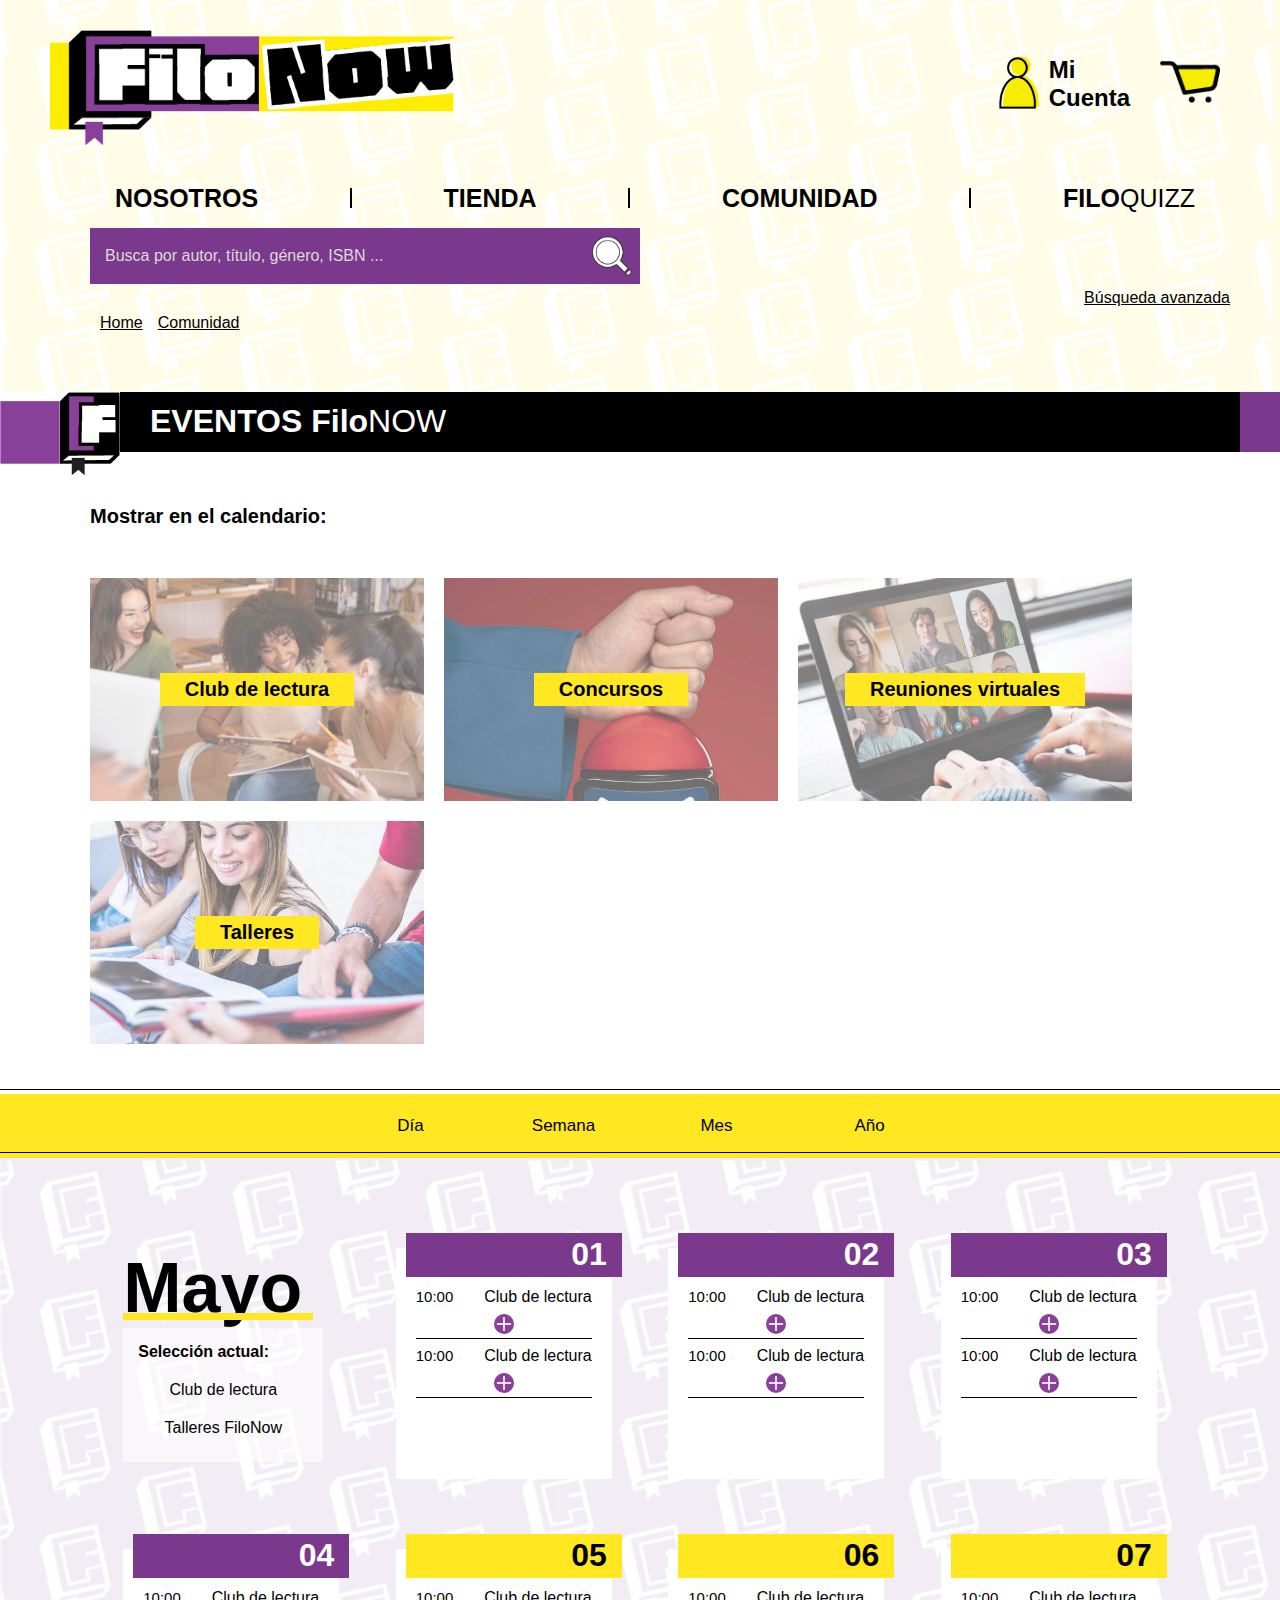
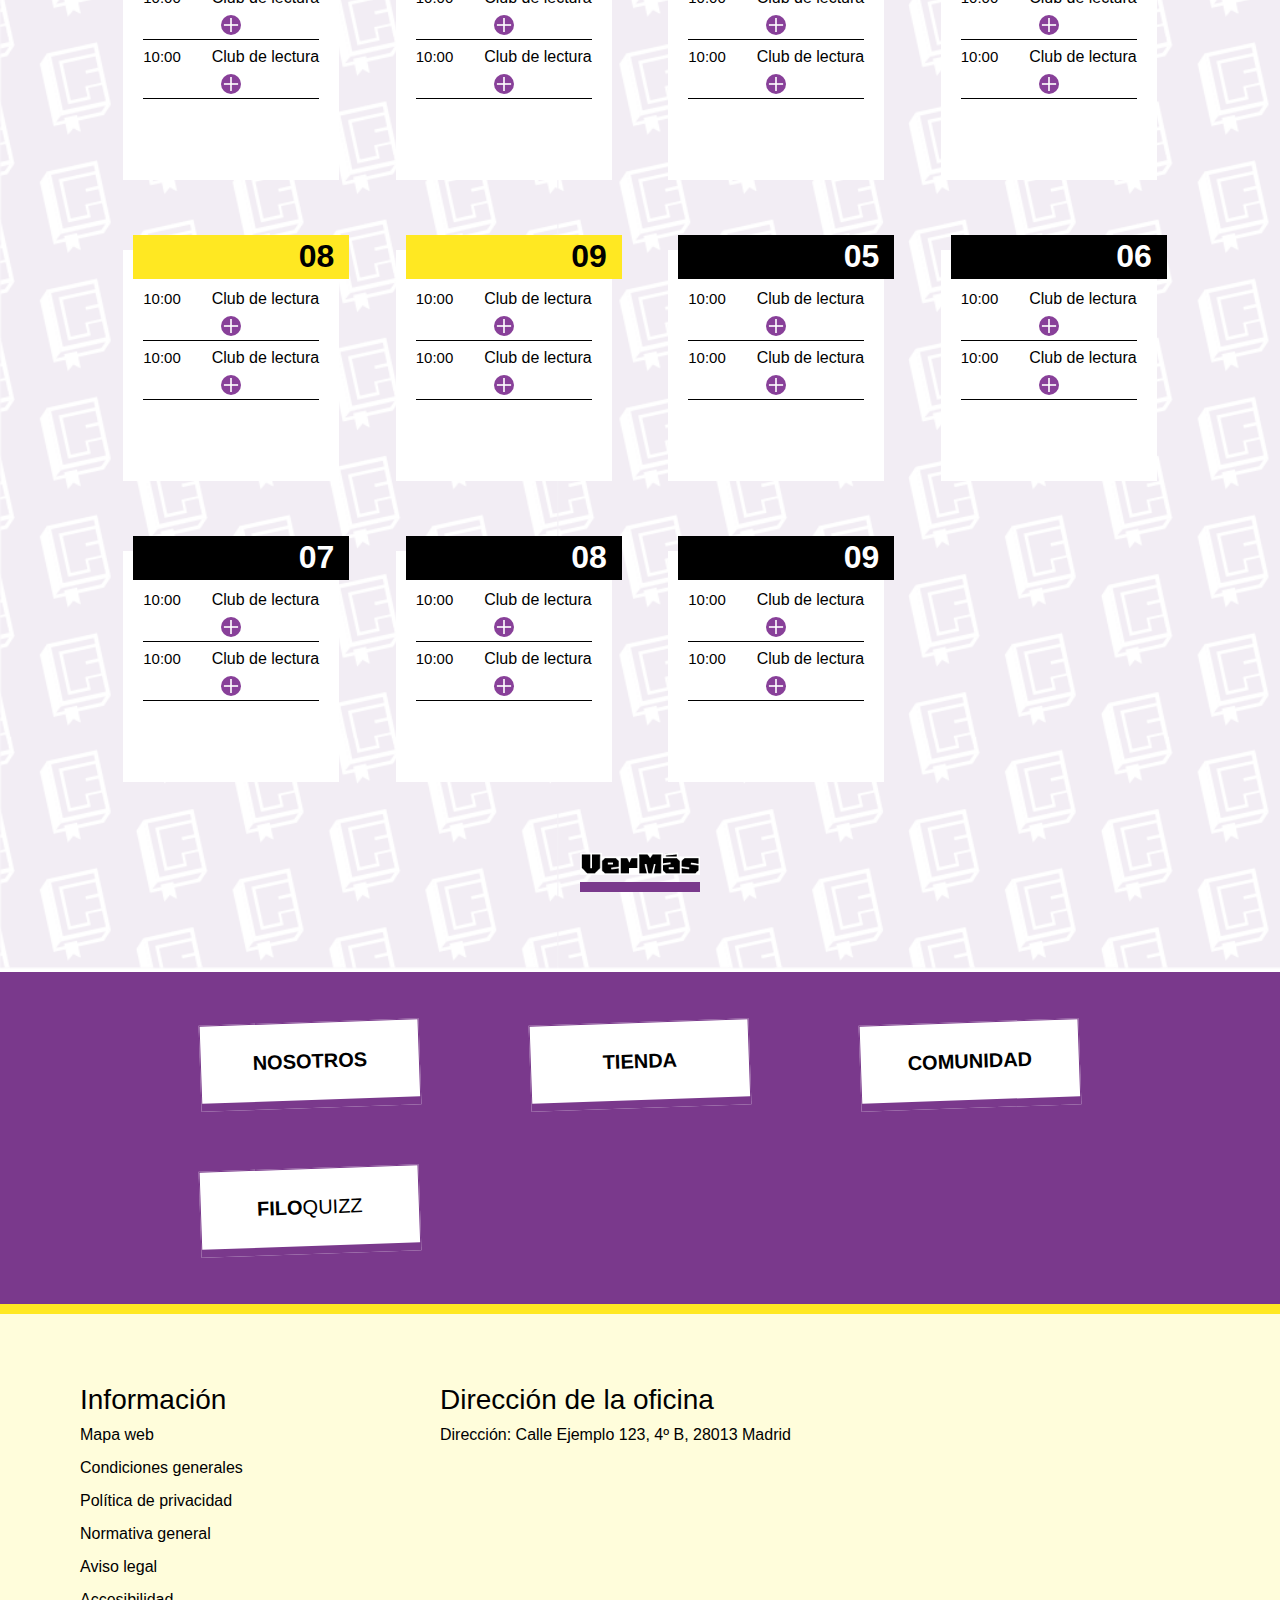
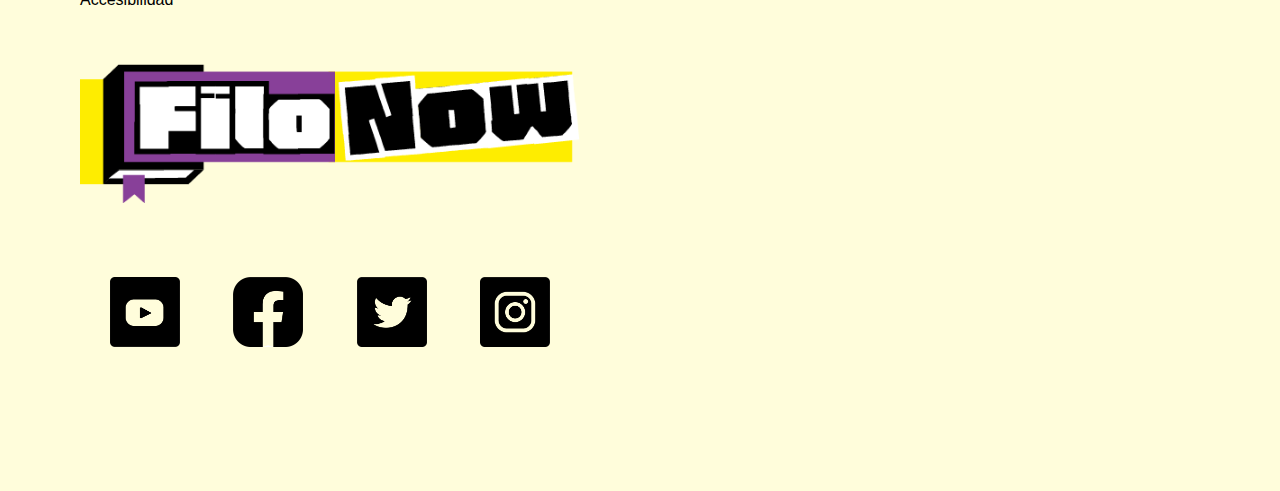
==== comunidad.html @ 92c56a03 "version antes de la entrega" ====
<!DOCTYPE html>
<html lang="en">
<head>
    <meta charset="UTF-8">
    <meta name="viewport" content="width=device-width, initial-scale=1.0">
    <title>Comunidad - FiloNow</title>
    <link rel="stylesheet" href="style.css">
    <link rel="stylesheet" href="componentes.css">
    <link rel="stylesheet" href="comunidad.css">
</head>
<body>
    <header>
        <div class="navBar">
            <div class="sup-menu">
              <a class="abrir-menu" id="abrir">&#8801</a>
                <a href="index.html"><img src="./logo/LOGOTIPO_VR1.png" alt="FiloNow"  class="logo"></a> 
                <div class="call-action">
                    <div class="mi-cuenta-boton boton-cta">
                      <a href="#"><img src="./botones/mi-cuenta-active.png" alt="Botón Cuenta" class="icono-cuenta">
                          <a href="#">
                              <h2 class="mi-cuenta">Mi <br>Cuenta</h2>
                          </a></a>                        
                    </div>
                    <div class="carrito boton-cta">
                        <a href="#"><img src="./botones/carrito-active.png" alt="Botón carrito" class="icono-carrito"></a>
                    </div>
                </div>
            </div>
          <div class="buscador" id="buscador-resp">
                <form role="search" onsubmit="return false;">
                    <input type="search" id="search-input" name="q" placeholder="Busca por autor, título, género, ISBN ..." aria-label="Buscador">
                    <button type="submit" class="boton-buscador">
                        <img src="./botones/buscador.png" alt="botón buscador" width="28px">
                    </button>
                </form>
            </div> 
            <nav class="menu" id="menu">
              <a class="cerrar-menu" id="cerrar">&#215</a>
                <a href="nosotros.html">NOSOTROS</a>
                <div class="linea-vertical"></div>
                <a href="./tienda.html">TIENDA</a>
                <div class="linea-vertical"></div>
                <a href="comunidad.html">COMUNIDAD</a>
                <div class="linea-vertical"></div>
                <a href="#">FILO<span class="menu-light-font">QUIZZ</span></a>
                <div class="buscador">
                    <form role="search" onsubmit="return false;">
                        <input type="search" id="search-input" name="q" placeholder="Busca por autor, título, género, ISBN ..." aria-label="Buscador">
                        <button type="submit" class="boton-buscador">
                            <img src="./botones/buscador.png" alt="botón buscador" width="40px">
                        </button>
                    </form>
                </div>
          </nav>
            <div class="b-avanzada">
                <a href="#">Búsqueda avanzada</a>
            </div>

            <div class="breadcrumbs">
                <ul>
                    <a href="index.html"><li>Home</li></a>
                    <a href="comunidad.html"><li>Comunidad</li></a>
                </ul>
            </div>
        </div>       
    </header>

    <section class="comunidad-eventos-fn">
        <div class="titulo-intro-filo-home">
            <img src="./logo/LOGOTIPO_VR5.png" alt="logo FiloNow" class="imagen-titulo-descubre">
            <div class="titulo-text">
                <h1>EVENTOS Filo<span>NOW</span></h1>
            </div>
        </div>

        <div class="centrar-contenido-eventos-sup">
            <div class="contenido-parte-sup-comunidad">
                <div class="h2-espacio-comunidad">
                    <h2>Mostrar en el calendario:</h2>
                </div>
                <div class="seccion-mostrar-calendario">
                    <div class="boton-calendario-flex">
                        <div class="botones-mostrar-calendario">
                            <a href="#" class="boton-calendario">
                                <img src="./imagenes/eventos/club_lectur.jpg" alt="">
                                <div class="h2-boton-calendario">
                                    <h2>Club de lectura</h2>
                                </div>
                            </a>
                        </div>
                    </div>
                    <div class="boton-calendario-flex">
                        <div class="botones-mostrar-calendario">
                            <a href="#" class="boton-calendario">
                                <img src="./imagenes/eventos/concursos.jpg" alt="">
                                <div class="h2-boton-calendario">
                                    <h2>Concursos</h2>
                                </div>
                            </a>
                        </div>
                    </div>
                    <div class="boton-calendario-flex">
                        <div class="botones-mostrar-calendario">
                            <a href="#" class="boton-calendario">
                                <img src="./imagenes/eventos/reuniones_virtuales.jpg" alt="">
                                <div class="h2-boton-calendario">
                                    <h2>Reuniones virtuales</h2>
                                </div>
                            </a>
                        </div>
                    </div>
                    <div class="boton-calendario-flex">
                        <div class="botones-mostrar-calendario">
                            <a href="#" class="boton-calendario">
                                <img src="./imagenes/eventos/talleres.jpg" alt="">
                                <div class="h2-boton-calendario">
                                    <h2>Talleres</h2>
                                </div>
                            </a>
                        </div>
                    </div>
                </div>
            </div>
        </div>       
        </section>

        <section class="seccion-calendario">
            
            <div class="menu-calendario">             
                    <nav class="botones-visualizacion-calendario">
                        <a href="#">Día</a>
                        <a href="#">Semana</a>
                        <a href="#">Mes</a>
                        <a href="#">Año</a>
                    </nav>
                    <div class="lineas-deco"></div>
            </div>

            <div class="calendario">

                
<!-- FILA 1-->
                    <div class="contenedor-grid-calendario">
                        <div class="grid-calendario">
                            <div class="info-calendario">
                                <div class="relativo-border">
                                    <h1>Mayo</h1>
                                    <div class="border-mes"></div>
                                </div>
                        
                                <div class="seleccion-acutal">
                                    <h4>Selección actual:</h4>
                                    <ul>
                                        <li>Club de lectura</li>
                                        <li>Talleres FiloNow</li>
                                    </ul>
                                </div>
                            </div>
                            <div class="plantilla-dia">
                                <div class="contenedor-dia">
                                    <div class="franja-horaria1">
                                        <span class="lila-dia dia">01</span>
                                        <div class="margin-top-contenido-calendario">
                                            <div class="actividad">
                                                <span>10:00</span>
                                                <span class="nombre-actividad">Club de lectura</span>
                                            </div>
                                            <div class="boton-mas-cal">
                                                <div><a href=""><img src="./botones/boton-mas.svg" alt=""></a></div>
                                            </div>
                                            <div class="actividad">
                                                <span>10:00</span>
                                                <span class="nombre-actividad">Club de lectura</span>
                                            </div>
                                            <div class="boton-mas-cal">
                                                <a href=""><img src="./botones/boton-mas.svg" alt=""></a>
                                            </div>
                                        </div>
                                    </div>
                                </div>
                            </div>
                        
                            <div class="plantilla-dia">
                                <div class="contenedor-dia">
                                    <div class="franja-horaria1">
                                        <span class="lila-dia dia">02</span>
                                        <div class="margin-top-contenido-calendario">
                                            <div class="actividad">
                                                <span>10:00</span>
                                                <span class="nombre-actividad">Club de lectura</span>
                                            </div>
                                            <div class="boton-mas-cal">
                                                <div><a href=""><img src="./botones/boton-mas.svg" alt=""></a></div>
                                            </div>
                                            <div class="actividad">
                                                <span>10:00</span>
                                                <span class="nombre-actividad">Club de lectura</span>
                                            </div>
                                            <div class="boton-mas-cal">
                                                <a href=""><img src="./botones/boton-mas.svg" alt=""></a>
                                            </div>
                                        </div>
                                    </div>
                                </div>
                            </div>
                            <div class="plantilla-dia">
                                <div class="contenedor-dia">
                                    <div class="franja-horaria1">
                                        <span class="lila-dia dia">03</span>
                                        <div class="margin-top-contenido-calendario">
                                            <div class="actividad">
                                                <span>10:00</span>
                                                <span class="nombre-actividad">Club de lectura</span>
                                            </div>
                                            <div class="boton-mas-cal">
                                                <div><a href=""><img src="./botones/boton-mas.svg" alt=""></a></div>
                                            </div>
                                            <div class="actividad">
                                                <span>10:00</span>
                                                <span class="nombre-actividad">Club de lectura</span>
                                            </div>
                                            <div class="boton-mas-cal">
                                                <a href=""><img src="./botones/boton-mas.svg" alt=""></a>
                                            </div>
                                        </div>
                                    </div>
                                </div>
                            </div>
                            <div class="plantilla-dia">
                                <div class="contenedor-dia">
                                    <div class="franja-horaria1">
                                        <span class="lila-dia dia">04</span>
                                        <div class="margin-top-contenido-calendario">
                                            <div class="actividad">
                                                <span>10:00</span>
                                                <span class="nombre-actividad">Club de lectura</span>
                                            </div>
                                            <div class="boton-mas-cal">
                                                <div><a href=""><img src="./botones/boton-mas.svg" alt=""></a></div>
                                            </div>
                                            <div class="actividad">
                                                <span>10:00</span>
                                                <span class="nombre-actividad">Club de lectura</span>
                                            </div>
                                            <div class="boton-mas-cal">
                                                <a href=""><img src="./botones/boton-mas.svg" alt=""></a>
                                            </div>
                                        </div>
                                    </div>
                                </div>
                            </div>
                        
                        
                        
                            <!-- FILA 2-->
                            <div class="plantilla-dia">
                                <div class="contenedor-dia">
                                    <div class="franja-horaria1">
                                        <span class="amarillo-dia dia">05</span>
                                        <div class="margin-top-contenido-calendario">
                                            <div class="actividad">
                                                <span>10:00</span>
                                                <span class="nombre-actividad">Club de lectura</span>
                                            </div>
                                            <div class="boton-mas-cal">
                                                <div><a href=""><img src="./botones/boton-mas.svg" alt=""></a></div>
                                            </div>
                                            <div class="actividad">
                                                <span>10:00</span>
                                                <span class="nombre-actividad">Club de lectura</span>
                                            </div>
                                            <div class="boton-mas-cal">
                                                <a href=""><img src="./botones/boton-mas.svg" alt=""></a>
                                            </div>
                                        </div>
                                    </div>
                                </div>
                            </div>
                            <div class="plantilla-dia">
                                <div class="contenedor-dia">
                                    <div class="franja-horaria1">
                                        <span class="amarillo-dia dia">06</span>
                                        <div class="margin-top-contenido-calendario">
                                            <div class="actividad">
                                                <span>10:00</span>
                                                <span class="nombre-actividad">Club de lectura</span>
                                            </div>
                                            <div class="boton-mas-cal">
                                                <div><a href=""><img src="./botones/boton-mas.svg" alt=""></a></div>
                                            </div>
                                            <div class="actividad">
                                                <span>10:00</span>
                                                <span class="nombre-actividad">Club de lectura</span>
                                            </div>
                                            <div class="boton-mas-cal">
                                                <a href=""><img src="./botones/boton-mas.svg" alt=""></a>
                                            </div>
                                        </div>
                                    </div>
                                </div>
                            </div>
                        
                            <div class="plantilla-dia">
                                <div class="contenedor-dia">
                                    <div class="franja-horaria1">
                                        <span class="amarillo-dia dia">07</span>
                                        <div class="margin-top-contenido-calendario">
                                            <div class="actividad">
                                                <span>10:00</span>
                                                <span class="nombre-actividad">Club de lectura</span>
                                            </div>
                                            <div class="boton-mas-cal">
                                                <div><a href=""><img src="./botones/boton-mas.svg" alt=""></a></div>
                                            </div>
                                            <div class="actividad">
                                                <span>10:00</span>
                                                <span class="nombre-actividad">Club de lectura</span>
                                            </div>
                                            <div class="boton-mas-cal">
                                                <a href=""><img src="./botones/boton-mas.svg" alt=""></a>
                                            </div>
                                        </div>
                                    </div>
                                </div>
                            </div>
                            <div class="plantilla-dia">
                                <div class="contenedor-dia">
                                    <div class="franja-horaria1">
                                        <span class="amarillo-dia dia">08</span>
                                        <div class="margin-top-contenido-calendario">
                                            <div class="actividad">
                                                <span>10:00</span>
                                                <span class="nombre-actividad">Club de lectura</span>
                                            </div>
                                            <div class="boton-mas-cal">
                                                <div><a href=""><img src="./botones/boton-mas.svg" alt=""></a></div>
                                            </div>
                                            <div class="actividad">
                                                <span>10:00</span>
                                                <span class="nombre-actividad">Club de lectura</span>
                                            </div>
                                            <div class="boton-mas-cal">
                                                <a href=""><img src="./botones/boton-mas.svg" alt=""></a>
                                            </div>
                                        </div>
                                    </div>
                                </div>
                            </div>
                            <div class="plantilla-dia">
                                <div class="contenedor-dia">
                                    <div class="franja-horaria1">
                                        <span class="amarillo-dia dia">09</span>
                                        <div class="margin-top-contenido-calendario">
                                            <div class="actividad">
                                                <span>10:00</span>
                                                <span class="nombre-actividad">Club de lectura</span>
                                            </div>
                                            <div class="boton-mas-cal">
                                                <div><a href=""><img src="./botones/boton-mas.svg" alt=""></a></div>
                                            </div>
                                            <div class="actividad">
                                                <span>10:00</span>
                                                <span class="nombre-actividad">Club de lectura</span>
                                            </div>
                                            <div class="boton-mas-cal">
                                                <a href=""><img src="./botones/boton-mas.svg" alt=""></a>
                                            </div>
                                        </div>
                                    </div>
                                </div>
                            </div>
                        
                        
                        
                            <!-- FILA 3-->
                            <div class="plantilla-dia">
                                <div class="contenedor-dia">
                                    <div class="franja-horaria1">
                                        <span class="negro-dia dia">05</span>
                                        <div class="margin-top-contenido-calendario">
                                            <div class="actividad">
                                                <span>10:00</span>
                                                <span class="nombre-actividad">Club de lectura</span>
                                            </div>
                                            <div class="boton-mas-cal">
                                                <div><a href=""><img src="./botones/boton-mas.svg" alt=""></a></div>
                                            </div>
                                            <div class="actividad">
                                                <span>10:00</span>
                                                <span class="nombre-actividad">Club de lectura</span>
                                            </div>
                                            <div class="boton-mas-cal">
                                                <a href=""><img src="./botones/boton-mas.svg" alt=""></a>
                                            </div>
                                        </div>
                                    </div>
                                </div>
                            </div>
                            <div class="plantilla-dia">
                                <div class="contenedor-dia">
                                    <div class="franja-horaria1">
                                        <span class="negro-dia dia">06</span>
                                        <div class="margin-top-contenido-calendario">
                                            <div class="actividad">
                                                <span>10:00</span>
                                                <span class="nombre-actividad">Club de lectura</span>
                                            </div>
                                            <div class="boton-mas-cal">
                                                <div><a href=""><img src="./botones/boton-mas.svg" alt=""></a></div>
                                            </div>
                                            <div class="actividad">
                                                <span>10:00</span>
                                                <span class="nombre-actividad">Club de lectura</span>
                                            </div>
                                            <div class="boton-mas-cal">
                                                <a href=""><img src="./botones/boton-mas.svg" alt=""></a>
                                            </div>
                                        </div>
                                    </div>
                                </div>
                            </div>
                        
                            <div class="plantilla-dia">
                                <div class="contenedor-dia">
                                    <div class="franja-horaria1">
                                        <span class="negro-dia dia">07</span>
                                        <div class="margin-top-contenido-calendario">
                                            <div class="actividad">
                                                <span>10:00</span>
                                                <span class="nombre-actividad">Club de lectura</span>
                                            </div>
                                            <div class="boton-mas-cal">
                                                <div><a href=""><img src="./botones/boton-mas.svg" alt=""></a></div>
                                            </div>
                                            <div class="actividad">
                                                <span>10:00</span>
                                                <span class="nombre-actividad">Club de lectura</span>
                                            </div>
                                            <div class="boton-mas-cal">
                                                <a href=""><img src="./botones/boton-mas.svg" alt=""></a>
                                            </div>
                                        </div>
                                    </div>
                                </div>
                            </div>
                            <div class="plantilla-dia">
                                <div class="contenedor-dia">
                                    <div class="franja-horaria1">
                                        <span class="negro-dia dia">08</span>
                                        <div class="margin-top-contenido-calendario">
                                            <div class="actividad">
                                                <span>10:00</span>
                                                <span class="nombre-actividad">Club de lectura</span>
                                            </div>
                                            <div class="boton-mas-cal">
                                                <div><a href=""><img src="./botones/boton-mas.svg" alt=""></a></div>
                                            </div>
                                            <div class="actividad">
                                                <span>10:00</span>
                                                <span class="nombre-actividad">Club de lectura</span>
                                            </div>
                                            <div class="boton-mas-cal">
                                                <a href=""><img src="./botones/boton-mas.svg" alt=""></a>
                                            </div>
                                        </div>
                                    </div>
                                </div>
                            </div>
                            <div class="plantilla-dia">
                                <div class="contenedor-dia">
                                    <div class="franja-horaria1">
                                        <span class="negro-dia dia">09</span>
                                        <div class="margin-top-contenido-calendario">
                                            <div class="actividad">
                                                <span>10:00</span>
                                                <span class="nombre-actividad">Club de lectura</span>
                                            </div>
                                            <div class="boton-mas-cal">
                                                <div><a href=""><img src="./botones/boton-mas.svg" alt=""></a></div>
                                            </div>
                                            <div class="actividad">
                                                <span>10:00</span>
                                                <span class="nombre-actividad">Club de lectura</span>
                                            </div>
                                            <div class="boton-mas-cal">
                                                <a href=""><img src="./botones/boton-mas.svg" alt=""></a>
                                            </div>
                                        </div>
                                    </div>
                                </div>
                            </div>
                        </div>
                    </div>


                

                <div class="contenedor-boton-vermas"><a href="#" class="ver-mas-estandar" id="boton-calendario"><img src="./botones/vermas.png" alt="boton para ver más sobre el evento"></a></div>
            </div>
        </section>
    
        <footer>
            <section>
                <div class="grid-botones-foot">
                    <a href="#" class="botones-general">NOSOTROS</a>
                    <a href="#" class="botones-general">TIENDA</a>
                    <a href="#" class="botones-general">COMUNIDAD</a>
                    <a href="#" class="botones-general">FILO<span>QUIZZ</span></a>
                </div>
            </section>
            <section class="info-foot">
                <div class="contenido-info-foot">
                    <div class="info-dire-foot">
                        <div class="info1">
                            <h4>Información</h4>
                            <ul class="info-lista-foot">
                                <li><a href="#">Mapa web</a> </li>
                                <li><a href="#">Condiciones generales </a></li>
                                <li><a href="#">Política de privacidad</a></li>
                                <li><a href="#">Normativa general </a></li>
                                <li><a href="#">Aviso legal</a></li>
                                <li><a href="#">Accesibilidad</a></li>
                            </ul>
                        </div>
                        <div class="info2">
                            <h4>Dirección de la oficina</h4>
                            <p>Dirección: Calle Ejemplo 123, 4º B, 28013 Madrid</p>
                        </div>
                    </div>
                   
                    <div class="logo-foot">
                        <a href="#"><img src="./logo/LOGOTIPO_VR1.png" alt="logotipo FiloNow" class="logo-foot-img"></a>
                        <div class="rrss-foot">
                            <a href="#"><img src="./botones/youtube.png" alt=""></a>
                            <a href="#"><img src="./botones/facebook.png" alt=""></a>
                            <a href="#"><img src="./botones/twitter.png" alt=""></a>
                            <a href="#"><img src="./botones/instagram.png" alt=""></a>
                        </div>
                    </div>
                </div>
            </section>
         </footer>
</body>
</html>
---- style.css ----
* {
  padding: 0;
  margin: 0;
  box-sizing: border-box;
 }
 
 
 /* HEADER */
 body{
  font-family: 'Rubik', sans-serif;
 }
 
 
 a{
  color: #000;
 }
 
 
 #buscador-resp{
  display: none;
 }
 
 
 
 #check{
  display: none;
 }

 .abrir-menu, .cerrar-menu{
  display: none;
 }
 
 
 header {
  background-image: url(./imagenes/background/3.png);
  height: 100%;
  padding: 0 50px 60px;
  color: black;
  background-size: cover;
  background-position: center;
 }
 
 
 .logo{
  width: 410px;
 }
 
 
 .sup-menu {
  display: flex;
  justify-content: space-between;
  align-items: center;
  padding-top: 30px;
 }
 
 
 .call-action{
  display: flex;
  flex-grow: 1;
  justify-content: flex-end;
  margin-bottom: 10px;
  gap: 10px;
 }
 
 
 .call-action a{
  text-decoration: none;
 }
 
 
 .icono-cuenta{
  width: 40px;
 }
 
 
 .icono-carrito{
  width: 60px;
 }
 
 
 .mi-cuenta-boton, .carrito{
  display: flex;
  align-items: center;
  padding: 10px;
 }
 
 
 .mi-cuenta-boton img{
  margin-right: 10px;
 }
 
 
 .carrito:hover{
  background-color: #7A398C;
  transition: 0.2s;
 }
 
 
 .mi-cuenta-boton:hover{
  background-color: #7A398C;
  color: #fff;
  transition: 0.2s;
 }
 
 
 .mi-cuenta-boton a:hover{
  color: #fff;
 }
 
 
 .menu {
  display: flex;
  justify-content: space-between;
  align-items: center;
  flex-wrap: wrap;
  margin-top: 20px;
  margin-left: 30px;
 }
 
 
 .menu a{
  padding: 15px 35px;
  font-size: 25px;
  font-weight: 700;
  text-decoration: none;
  transition-duration: 0.4s;
 }
 
 
 .menu a:hover{
  color: #fff;
  background-color: #7A398C;
 }
 
 
 .menu a:focus{
  background-color: #FFE822;
 }
 
 
 .menu a:active{
  color: #7A398C;
  background: transparent;
 }
 
 
 .menu-light-font{
  font-weight: 100;
 }
 
 
 .linea-vertical{
  width: 2px;
  height: 20px;
  background-color: #000;
  margin: 0 10px;
 }
 
 
 .buscador {
  display: flex;
  background-color: #7A398C;
  padding: 5px;
  margin-left: 10px;
  flex-grow: 1;
  max-width: 550px;
  box-sizing: border-box;
 }
 
 
 .buscador form{
  display: flex;
  width: 100%;
 }
 
 
 .buscador input[type="search"] {
  flex-grow: 1;
  padding: 10px;
  border: none;
  outline: none;
  width: auto;
  background-color: #7A398C;
  font-size: 16px;
  color: #fff;
  font-family: 'Rubik', sans-serif;
 }
 
 
 .buscador input[type="search"]::placeholder {
  color: #dadada;
  font-family: 'Rubik', sans-serif;
 }
 
 
 .boton-buscador {
  border: none;
  background: none;
  padding: 3px 3px 0 0;
  cursor: pointer;
  vertical-align: middle;
 }
 
 
 .b-avanzada{
  position: absolute;
  right: 0;
  margin: 5px 50px;
 } 
 
 /* INTRODUCCIÓN A LA FILOSOFÍA - HOME */
 .titulo-intro-filo-home {
  display: flex;
 }
 
 
 .imagen-titulo{
  width: 120px;
 }
 
 
 .titulo-text {
  display: flex;
  margin: 0;
  height: 60px;
  width: 100%;
  background-color: #000;
  color: #fff;
  align-items: center;
  padding: 0 20px;
  border-right: #7A398C 40px solid;
 }
 
 
 .titulo-text h1 {
  margin: 0;
  font-size: 32px;
  margin-right: 80px;
  font-weight: 500;
  padding: 10px;
 }
 
 
 .ver-mas {
  transform: rotate(-2deg);
  border-bottom: #FFE822 10px solid;
 }
 
 
 .ver-mas-resp{
  opacity: 0;
 }
 
 .titulo-text img:hover {
  border-bottom: #7A398C 10px solid;
  transition: 0.4s;
 }

 .intro-filo-home{
  height: 100%;
  background-image: url(./imagenes/background/2.png);
  background-size: cover;
 }
 
 .contenedor-intro-libros-home{
  display: flex;
  justify-content: center;
  align-items: center;
 }

 .contenedor-novedades-home{
  display: flex;
  justify-content: center;
  align-items: center;
 }
 
 .intro-libros-home{
  display: flex;
  padding: 0px 50px 50px;
  /*flex-wrap: wrap;*/
 }
 
 
 .libros-home{
  background-color: #fff;
  display: flex;

  margin: auto;
  margin-top: 50px;
  height: 80%;
  width: 310px;
  padding: 20px 20px;
  border: #a5a5a5 0.5px solid;
 }
 
 
 .visualizacion{
  position: absolute;
  left: 80%;
  margin-top: 10px;
 }
 
 
 .linea-horizontal{
  display: inline-block;
  width: 30px;
  height: 5px;
  background-color: #7A398C;
  margin: 0 7px;
  transform: rotate(-4deg);
 }
 
 
 .visualizacion :first-child{
  background-color: #f0dc26;
 }

 .libro1-home {
  position: relative;
  display: flex;
  flex-direction: column;
 }
 
 
 .ficha a{
  display: block;
  text-decoration: none;
  color: #000;
 }
 
 
 .ficha{
  padding: 5px;
  background-color: #FFE822;
  margin-top: 1px;
 }
 
 
 .formato{
  padding: 5px;
  background-color: #000;
  color: #fff;
 }
 
 
 .ficha, .formato{
  font-size: 20px;
 }

 .ficha:hover{
  background-color: #7A398C;
  transition: 0.4s;
 }

 .ficha:active{
  background-color: #a98ab1;
 }
 
 .ficha a:hover{
  color: #fff;
  transition: 0.4s;
 }
 
 .me-gusta{
  position: absolute;
  width: 50px;
  top: -15px;
  left: -15px;
 }
 
 .portada{
  height: 414px;
 }
 
 .portada-img{
  width: 100%;
 }
 
 
 .libros-home h2{
  font-size: 20px;
  padding: 15px 0px;
 }
 
 
 .libros-home h3{
  font-size: 16px;
  font-weight: 100;
  padding-bottom: 15px;
 }
 
 
 .puntuacion{
  display: flex;
  align-items: center;
 }
 
 
 .puntuacion img:last-of-type{
  margin-right: 5px;
  opacity: 30%;
 }
 
 
 .puntuacion img{
  width: 25px;
 }
 
 
 .puntuacion span{
  font-size: 12px;
  font-weight: 100;
 }
 
 
 .precio-carrito{
  display: flex;
  justify-content: space-between;
  align-items: center;
  margin-top: 15px;
 }
 
 
 .precio-carrito span{
  font-size: 25px;
  color: #fff;
  background-color: #7A398C;
  padding: 7px 45px;
  transform: rotate(-2deg);
  font-weight: 700;
 }
 
 
 .boton-siguiente{
  position: absolute;
  bottom: 5%;
  left: 94%;
  z-index: 100;
 }
 
 
 .boton-siguiente img{
  width: 80px;
 }
 
 
 .boton-siguiente img:hover{
 opacity: 0.8;
 }

 /* NOVEDADES -HOME */
 #novedades-fondo{
  background-image: url(./imagenes/background/3.png);
 }

 /* DESCUBRE SECCIONES - HOME */
 .imagen-titulo-descubre{
  width: 120px;
 }
 
 .descubre-home{
  background-color: #FFE822;
  height: 100%;
 }

 .botones-descubre{
  display: flex;
  justify-content: center;
  align-items: center;
  text-align: center;
  gap: 20px;
  flex-wrap: wrap;
  padding: 60px 20px 100px;
 }
 
 
 .botones-descubre a{
  display: flex;
  justify-content: center;
  align-items: center;
  min-width: 180px;
  text-decoration: none;
  padding: 15px 20px;
  background-color: #fff;
  width: 220px;
  height: 86px;
  font-size: 20px;
  font-weight: 600;
  transform: rotate(-2deg);
  border: #7A398C 1px solid;
  border-bottom: #7A398C 8px solid;
  position: relative;
 }
 
 .lengua{
  width: 20px;
  position: absolute;
  top: 100%;
  right: 80%;
 }
 
 .botones-descubre a:hover{
  background-color: #FAE9FF;
  transition: 0.4s;
 }
 
 
 .botones-descubre a:active{
  background-color: #7A398C;
  color: #fff;
 }
 
 /* margen común entre algunas secciones */
 /*.section-margin-top{
  margin-top: 15px;
 }*/

/* SELECCIONADOS PARA TI - HOME */
.parati-home{
  background-image: url(./imagenes/background/2.png);
  background-size: cover;
  height: 970px;
}

.estrella-parati{
  width: 40px;
  transform: rotate(-35deg);
}
 
.contenido-parati{
  display: flex;
  overflow: auto;
  padding: 50px 100px;
 }

 .boton-siguiente-parati{
  align-self: center;
  justify-content: center;
 }

 .portada-parati1{
  width: 340px;
 }

 .info-libro-parati{
  position: relative;
  margin-right: 20px;
  width: 340px;
 }

 .parati-nombreautor{
  padding: 10px;
  text-align: center;
 }

 .puntuacion-parati{
  justify-content: center;
  margin-top: 10px;
 }

.me-gusta-parati{
  position: absolute;
  width: 50px;
  top: -15px;
  left: -24px;
 }

 .descripcion-libro-parati{
  width: 430px;
 }

 .descripcion-libro-parati h2{
  margin-bottom: 15px;
 }

 .descripcion-libro-parati p{
  padding: 10px 10px;
  background-color: #fff;
  margin-bottom: 40px;
  text-align: justify;
 }

 .contenido-parati h3{
  font-weight: 100;
 }

 .tags-parati a{
  display: inline-block;
  padding: 5px 15px;
  background-color: #7A398C;
  color: #fff;
  text-align: center;
  border-bottom: #FFE822 7px solid;
  text-decoration: none;
  justify-content: center;
  margin-right: 10px;
  margin-top: 10px;
  font-size: 20px;
  font-weight: 500;
 }

 .tags-parati a:hover{
  background-color: #FFE822;
  color: #7A398C;
  border-bottom: #7A398C 7px solid;
  transition: 0.4s;
 }

 .tags-parati a:active{
  background-color: #7A398C;
  color: #fff;
  border-bottom: #FFE822 7px solid;
 }

 .libro-parati{
  display: flex;
  margin-right: 70px;
 }

 .boton-siguiente-parati img{
  width: 100px;
  margin-left: 40px;
 }

 /* EVENTOS - HOME */
 .eventos-home{
  background-color: #fffddb;
  padding-bottom: 70px;
 }
 .contenedor-grid{
  display: flex;
  flex-direction: column;
  justify-content: center;
  align-items: center;
 }
 .encabezado-eventos-home{
  padding: 0px 50px;
  display: flex;
  align-items: center;
  border-right: #FFE822 40px solid;
 }

 .titulo-eventos{
  margin-left: 50px;
  padding-bottom: 10px;
  font-size: 32px;
  font-weight: 500;
  background-color: #7A398C;
  border-bottom: #000 10px solid;
  cursor: pointer;
 }

 .titulo-eventos:hover{
  border-bottom: #FFE822 10px solid;
  transition: 0.4s;
 }

 .titulo-eventos h1{
  color: #fff;
 }

 .encabezado-eventos-home{
  background-color: #7A398C;
 }

 .encabezado-eventos-home img{
  width: 300px;
  padding: 20px;
 }

 .grid-eventos-home{
  display: flex;
  justify-content: space-between;
  padding: 50px 70px;
  gap: 20px;
  max-width: 1500px;
  flex-wrap: wrap;
 }

 .container-eventos{
  width: 300px;
  height: 530px;
  text-align: center;
 }

 .evento1{
  background-color: #FFE822;
  color: #000;
 }

 .evento2{
  background-color: #7A398C;
  color: #fff;
 }

 .evento3{
  background-color: #000;
  color: #fff;
 }

 .evento4{
  background-color: #FFE822;
  color: #000;
 }

 .container-eventos p{
  text-align: justify;
  padding: 15px;
  margin-bottom: 20px;
  font-size: 16px;
 }

 .container-eventos h2{
  padding: 15px 8px;
  font-size: 26px;
 }

 .imagen-evento-home{
  width: 300px;
 }

 .grid-eventos-home div:nth-child(2){
  transform: translateY(12%);
 }

 .grid-eventos-home div:nth-child(3){
  transform: translateY(24%);
 }

 .grid-eventos-home div:nth-child(4){
  transform: translateY(36%);
 }

 .adicional-eventos{
  margin-top: 180px;
 }

 .adicional-eventos p{
  font-size: 20px;
  font-weight: 600;
  padding: 0px 90px;
 }

 .botones-eventos{
  display: flex;
  margin-left: 420px;
  gap: 40px;
 }

 /* NOSOTROS - HOME */
 .video-nosotros{
  height: 700px;
  background-image: url(./imagenes/nosotros/video.jpg);
  background-size: cover;
  position: relative;
  margin: 0 auto;
 }

 .play{
  position: absolute;
  left: 45%;
  top: 35%;
 }

 .contenido-sobre-nosotros{
  background-color: rgba(122, 57, 140, 0.2);  
  background-image: url(./imagenes/background/1.png);
  background-size: cover;
  margin-top: -50px;
  padding-top: 50px;
  padding-bottom: 50px;
 }

 .logo-texto-nosotros{
  display: flex;
  justify-content: center;
  gap: 30px;
  align-items: flex-start;
  margin: 50px;
}

 .logo-texto-nosotros img{
  width: 500px;
 }

 .descripcion-nosotros{
  background-color:#edcaf5;
  padding: 30px 40px;
  display: flex;
  flex-direction: column;
  align-items: center;
  border-bottom: #7A398C 15px solid;
 }

 .descripcion-nosotros p{
  font-size: 16px;
  font-weight: 400;
  text-align: justify;
  margin-bottom: 15px;
}

.saber-mas-nosotros{
  display: flex;
  flex-direction: column;
  align-items: flex-end;
  margin: 50px 50px 0px;
}

.saber-mas-nosotros p{
  width: 222px;
  text-align: center;
  font-weight: 800;
  font-size: 20px;
  color: #000;
  padding-bottom: 50px;
}

/* FOOTER - HOME */
.grid-botones-foot{
  display: flex;
  justify-content: space-between;
  gap: 20px;
  padding: 0px 200px 50px;
  flex-wrap: wrap;
  border-top: #7A398C 10px solid;
  border-bottom: #FFE822 10px solid;
}

.botones-general span{
  font-weight: 100;
}

.contenido-info-foot{
  display: flex;
  justify-content: space-between;
  padding: 70px 80px;
  background-color: #fffddb;
  gap: 50px;
  flex-wrap: wrap;
}

.info-dire-foot{
  display: flex;
  gap: 50px;
}

.info1, .info2{
  min-width: 310px;
}

.info-lista-foot{
  list-style-type: none;
}

.info-lista-foot li a{
  text-decoration: none;
}

.info-lista-foot li, .info2 p{
  padding: 5px 0px;
  margin-top: 5px;
}

.info-lista-foot li a:HOVER{
  text-decoration: none;
  border-bottom: #000 1px solid;
}

.logo-foot-img{
  width: 500px;
}

.rrss-foot{
  display: flex;
  justify-content: space-between;
  padding: 70px 30px;
}

.rrss-foot img{
  width: 70px;
}

.rrss-foot a:hover{
  background-color: #fff6a5;
  transition: 0.4s;
}

.info-foot h4{
  font-size: 28px;
  font-weight: 500;
}
 
 /* RESPONSIVE */
 @media(max-width: 978px){
  /* HEADER */
  header{
  padding: 0;
  background-image: none;
  height: 100%;
  margin-bottom: 10px;
 }

  .abrir-menu{
    display: block;
  }

  .cerrar-menu{
    display: block;
  }

  .menu{
    opacity: 1;
    visibility: hidden;
  }

  .menu{
    position: fixed;
    display: block;
    width: 80%;
    height: 100vh;
    background:#7A398C;
    top: 0;
    text-align: center;
    z-index: 1;
    margin: auto;
    padding: 90px;
  }

  .menu.visible{
    opacity: 1;
    visibility: visible;
    z-index: 100;
  }

 .menu a:hover{
  background-color: #000;
 }

 #abrir{
  font-size: 50px;
  padding: 10px 10px 30px;
 }
 
 .call-action{
  justify-content: flex-end;
  padding: 0;
  margin-right: 15px;
  gap: 0px;
 }


 .sup-menu{
  position: relative;
  background-image: url(./imagenes/background/1.png);
  background-size: cover;
  border-bottom: #9d9d9d 0.5px solid;
  justify-content: space-between;
  padding-top: 0;
 }
 
  .menu a{
    color: #fff;
    padding-top: 20px;
    transition-duration: 0s;
  }
 
 
  .linea-vertical{
    padding: 20px;
    background-color: #7A398C;
  }
 
 
  .buscador{
    display: none;
  }
 
 
  #buscador-resp{
    display: flex;
    margin:  auto;
    padding: 5px 15px ;
    width: 100%;
  }
 
 
  .logo{
    width: 205px;
    margin: 0px 10px;
  }
 
 
  .icono-cuenta{
    width: 25px;
  }
 
 
  .icono-carrito{
    width: 40px;
  }
 
 
  .mi-cuenta{
    display: none;
  }
 
 
  .b-avanzada{
    display: none;
  }
 
 
 /* INTRODUCCIÓN A LA FILOSOFÍA - HOME */
 
 
  .intro-filo-home{
    height: 630px;
  }
 
 
  .boton-siguiente, .visualizacion{
    display: none;
  }
 
  .intro-libros-home{
    background-size: cover;
    padding-bottom: 80px;
  }
 
 
  .intro-libros-home{
    flex-direction: row;
    flex-wrap: nowrap;
    overflow: auto;
    white-space: nowrap;
  }
 
  .titulo-text{
    display: block;
    border-right:#7A398C 20px solid;
    height: 45px;
  }
 
 
  .imagen-titulo{
    display: none;
  }
 
 
  .titulo-text h1{
    font-size: 17px;
    padding: 10px;
    width: 100%;
  }
 
 
  .libros-home{
    margin-top: 17px;
  }
 
 
  .me-gusta{
    width: 35px;
  }
 
  .portada{
    height: 310px;
    margin-bottom: 0px;
  }
 
 
  .ficha, .formato{
    font-size: 12px;
  }
 
  .libros-home h2{
    font-size: 14px;
    font-weight: 500;
    padding: 10px 0px;
  }
 
 
  .libros-home h3{
    font-size: 14px;
    font-weight: 200;
    padding-bottom: 10px;
  }
 
 
  .puntuacion img{
    width: 18px;
  }
 
 
  .precio-carrito{
    margin-top: 10px;
  }
 
 
  .precio-carrito span{
    font-size: 17px;
    padding: 5px 25px;
  }
 
 
  .precio-carrito a img{
    width: 70px;
    padding: 5px 15px;
    background-color: #f1e1f5;
  }
 
 
  /* DESCUBRE SECCIONES - HOME */
  .imagen-titulo-descubre, .ver-mas{
    display: none;
  }
 
 
  .descubre-home{
    margin-top: 22px;
  }
 
  .descubre-home{
    height: 680px;
   }
 
  .botones-descubre{
    display: flex;
    flex-direction: column;
    gap: 0px;
    flex-wrap: nowrap;
  }
 
 
  .botones-descubre a:nth-child(2),
 .botones-descubre a:nth-child(4){
  transform: none;
 }
 
 
 .botones-descubre a{
  margin-top: 30px;
  font-size: 16px;
  transform: none;
 }
 
 /* PARA TI - HOME */
 .parati-home{
  background-image: none;
  background-color: #fcf5fe;
  height: 1100px;
 }

 .titulo-text{
  display: flex;
  width: 100%;
  justify-content: left;
 }

 .estrella-parati{
  width: 25px;
 }

 .contenido-parati{
  padding: 50px 50px;
 }

 .portada-parati1{
  width: 300px;
 }

 .libro-parati{
  flex-direction: column;
 }

 .parati-nombreautor{
  padding: 5px;
  text-align: left;
  font-size: 14px;
 }

 .puntuacion-parati{
  justify-content: left;
  margin-top: 5px;
  }

 .info-libro-parati{
  margin-right: 20px;
  width: 300px;
 }

 .descripcion-libro-parati{
  margin-top: 20px;
  width: 300px;
 }

 .descripcion-libro-parati p{
  background-color: #fff;
  padding: 10px;
  height: 200px;
  overflow: auto;
  font-size: 14px;
  margin-bottom:10px;
 }
 
 .h2-parati {
  font-size: 14px;
  font-weight: 400;
  border-bottom: #000 0.5px solid;
  background-color: #edcaf5;
  padding: 5px;
 }

 .tags-parati a{
  font-size: 14px;
 }

 .boton-siguiente-parati{
  display: none;
 }

 /* EVENTOS - HOME */
 .eventos-home{
  padding: 0;
  margin-top: 8px;
 }

 .encabezado-eventos-home{
  padding: 0px 30px;
  border: none;
 }

 .titulo-eventos{
  margin-left: 10px;
 }

 .titulo-eventos h1{
  font-size: 17px;
 }
 .encabezado-eventos-home img{
  width: 150px;
 }

 .grid-eventos-home{
  padding: 50px;
  flex-wrap: nowrap;
}

.contenedor-grid{
  overflow: auto;
}

.grid-eventos-home div:nth-child(2), 
.grid-eventos-home div:nth-child(3),
.grid-eventos-home div:nth-child(4){
  transform:none;
 }

 .contenedor-grid{
  align-items:flex-start;
 }

 .adicional-eventos{
  display: none;
 }

 .evento1-home p{
  font-size: 14px;
 }

 .evento1-home h2{
  font-size: 22px;
 }

 .container-eventos{
  height: 480px;
 }

 /* NOSOTROS - HOME */
 .video-nosotros{
  height: 500px;
  background-size:cover;
  position: relative;
  margin: 0 auto;
 }

 .play{
  left: 35%;
  top: 30%;
  width: 150px;
 }

 .logo-texto-nosotros{
  flex-direction: column;
  margin: 20px 20px 50px;
  align-items: center;
  gap: 10px;
 }

 .logo-texto-nosotros img{
  width: 300px;
 }

 .descripcion-nosotros{
  padding: 15px;
 }

 .descripcion-nosotros p{
  font-size: 14px;
  margin-bottom: 25px;
  }

  .saber-mas-nosotros{
    display: none;
  }

  /* FOOTER - HOME */
  .grid-botones-foot{
    flex-direction: column;
    gap: 0px;
    align-items: center;
    flex-wrap: nowrap;
  }

  .grid-botones-foot a{
    font-size: 16px;
  }

  .contenido-info-foot{
    flex-direction: column;
    width: 100%;
    gap: 0px;
    flex-wrap: nowrap;
  }

  .info-dire-foot{
    gap: 0px;
    justify-content: center;
  }

  .logo-foot{
    display: flex;
    flex-direction: column;
    align-items: center;
    order: -1;
    width: 300px;
    align-self: center;
  }

  .logo-foot-img{
    width: 250px;
  }

  .rrss-foot img{
    width: 50px;
  }

  .rrss-foot{
    gap: 25px;
    padding: 40px 0;
    width: 300px;
  }

  .info-lista-foot li, .info2 p{
    padding: 0px;
    margin-top: 5px;
    font-size: 11px;
  }

  .info-dire-foot h4{
font-size: 14px;
  }

  .info1, .info2{
    min-width: 150px;
  }
 
 }
---- componentes.css ----
/* info completa libro*/
.portada{
    margin-bottom: 0px;
    width: 100%;
}

.info-libro-tienda{
    width: 100%;
}

/* botones secciones web*/
.botones-general{
    display: flex;
    justify-content: center;
    align-items: center;
    min-width: 180px;
    margin-top: 40px;
    text-decoration: none;
    padding: 15px 20px;
    background-color: #fff;
    width: 220px;
    height: 86px;
    font-size: 20px;
    font-weight: 600;
    transform: rotate(-2deg);
    border: #7A398C 1px solid;
    border-bottom: #7A398C 8px solid;
   }
  
   .botones-general:hover{
    background-color: #FAE9FF;
    transition: 0.4s;
   }
   
   .botones-general:active{
    background-color: #7A398C;
    color: #fff;
   }
   
   .ver-mas-estandar{
    padding-bottom: 3px;
    border-bottom: #fff 10px solid;
   }

/* boton ver más*/
   .ver-mas-estandar img{
    width: 120px;
   }
   
   .ver-mas-estandar:hover{
    padding-bottom: 3px;
    border-bottom: #7A398C 10px solid;
    transition: 0.4s;
   }

/*bredcrumbs*/
.breadcrumbs ul{
    list-style-type: none;
    display: flex;
    margin: 30px 0px 0px 50px;
    gap: 15px;
   }

/*RESPONSIVE COMPONENTES*/

@media(max-width: 978px){
/*bredcrumbs*/
.breadcrumbs{
    font-size: 12px;
}

.breadcrumbs ul{
    margin: 10px 0px 0px 50px;
   }

}
---- comunidad.css ----
.comunidad-eventos-fn div div h1{
    font-weight: 700;
}

.comunidad-eventos-fn div div span{
    font-weight: 100;
}

.visualicacion-dia{
    display: none;
}

/*botones mostrar en el calendario*/

.botones-mostrar-calendario{
    width: 334px;
    height: 223px;
}

.boton-calendario img{
    width: 100%;
    height: 100%;
}

.boton-calendario{
    display: block;
    position: relative;
    width: 100%;
    height: 100%;
}

.h2-boton-calendario{
    position:absolute;
    display: flex;
    align-items: center;
    justify-content: center;
    margin: auto;
    inset: 0;
    text-align: center;
    z-index: 2;
}

.h2-boton-calendario h2{
    padding: 5px 25px;
    background-color: #FFE822;
    font-size: 20px;    
}

.boton-calendario::before{
    content: '';
    position: absolute;
    top: 0;
    left: 0;
    width: 100%;
    height: 100%;
    background-color:#7a398cb9; 
    opacity: 0;
    transition: opacity 0.3s ease;
    z-index: 1;
}

.boton-calendario:hover::before{
    opacity: 1;
}

.centrar-contenido-eventos-sup{
    display: flex;
    justify-content: center;
    margin: 30px 90px 50px;
}

.h2-espacio-comunidad{
    margin-bottom: 50px;
}

.h2-espacio-comunidad h2{
    font-size: 20px;
}

.contenido-parte-sup-comunidad{
    display: flex;
    flex-direction: column;
    align-items: flex-start;
}

.seccion-mostrar-calendario{
    display: flex;
    align-items: center;
    justify-content: flex-start;
    align-items: center;
    gap: 20px;
    flex-wrap: wrap;
}

/* NAV CALENDARIO */

.botones-visualizacion-calendario{
    background-color: #FFE822;
    display: flex;
    justify-content: center;
    align-items: center;
    gap: 10px;
    height: 64px;
}

.botones-visualizacion-calendario a{
    display: flex;
    align-items: center;
    justify-content: center;
    text-decoration: none;
    z-index: 1;
    font-size: 17px;
    height: 64px;
    width: 143px;
    transition: 0.4s;
}

.botones-visualizacion-calendario a:hover{
    background-color: #7A398C;
    color: #fff;
}

.menu-calendario{
    position: relative;
}

.lineas-deco{
    position: absolute;
    bottom: 5px;
    height: 64px;
    width: 100%;
    border-top: 1px solid #000;
    border-bottom: 1px solid #000;
}

/* CALENDARIO */
.calendario{
    background-image: url(./imagenes/background/4.png);
    background-size: cover;
    padding: 50px 90px;
}

/*.fila{
    display: flex;
    justify-content: center;
    align-items: center;
    gap: 20px;
    margin-bottom: 40px;
    flex-wrap: wrap;
}*/
.contenedor-grid-calendario,
.contenedor-boton-vermas{
    display: flex;
    justify-content: center;
}

.contenedor-boton-vermas{
    margin: 30px;
}

#boton-calendario{
    border-bottom: #7A398C 10px solid;
    transition: 0.4s;
}
   
#boton-calendario:hover{
    border-bottom: #FFE822 10px solid;
}

.grid-calendario{
    width: 1100px;
    display: grid;
    grid-template-columns: repeat(auto-fill, minmax(150px, 1fr));
    gap: 70px;
    margin: 40px;
    place-items: center;
}

.info-calendario{
   width: 216px;
   height: 231px;
}

.seleccion-acutal{
    background-color: #ffffff94;
    width: 200px;
    padding: 15px;
}

.seleccion-acutal ul{
    list-style-type: none;
    text-align: center;
    margin-top: 10px;
}

.seleccion-acutal ul li{
    padding: 10px;
}

.relativo-border{
    position: relative;
}

.border-mes{
    position: absolute;
    bottom: 8px;
    width: 190px;
    height: 20px;
    border-bottom: #FFE822 7px solid;
}
.relativo-border h1{
    font-size: 70px;
    font-weight: 900;
}

.contenedor-dia{
    width: 216px;
    height: 231px;
    background-color: #fff;
}

.franja-horaria1{
    position: relative;
}

.dia{
    position:absolute;
    top: -15px;
    right: -10px;
    width: 216px;
    height: 44px;
    font-size: 32px;
    font-weight: 600;
    text-align: right;
    padding: 3px 15px;
}

.margin-top-contenido-calendario{
    padding: 40px 20px 0px;
}

.lila-dia{
    background-color: #7A398C;
    color: #fff;
}

.amarillo-dia{
    background-color: #FFE822;
    color: #000;
}

.negro-dia{
    background-color: #000;
    color: #fff;
}

.actividad :first-child{
    font-size: 15px;
    font-weight: 100;
}

.nombre-actividad {
    font-size: 16px;
    font-weight: 500;
}

.actividad{
    display: flex;
    justify-content: space-between;
}

.boton-mas-cal a{
    display: block;
}

.boton-mas-cal{
    display: flex;
    justify-content: center;
    align-items: center;
    align-self: center;
    margin: 8px 0px;
    border-bottom: #000 1px solid;
}

.boton-mas-cal img{
    width: 20px;
}

/*footer*/
.grid-botones-foot{
    background-color: #7A398C;
  }

/* RESPONSIVE */
@media(max-width:1200px){
    .lineas-deco{
        display: none;
    }


    .botones-mostrar-calendario{
        width: 202.41px;
        height: 135.15px;
    }

    .h2-boton-calendario h2{
        font-size: 14px;    
    }

  
}
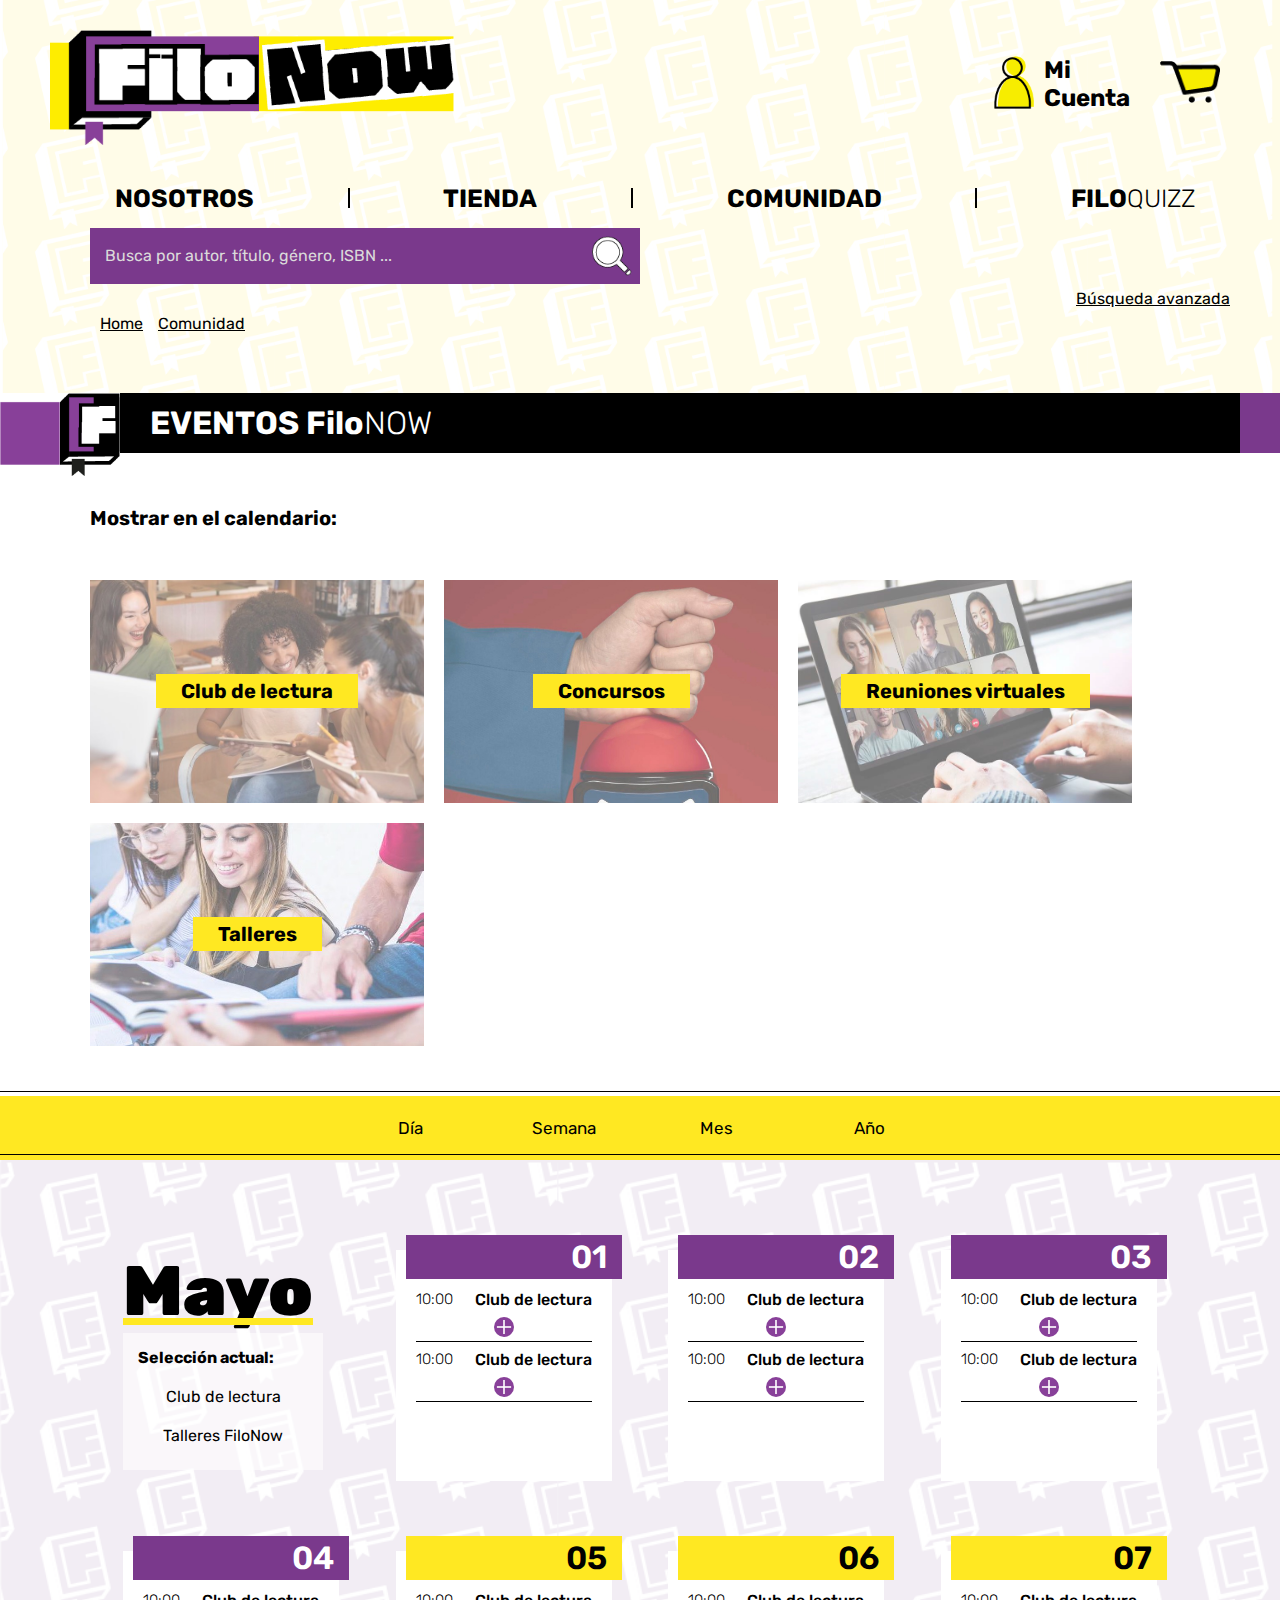
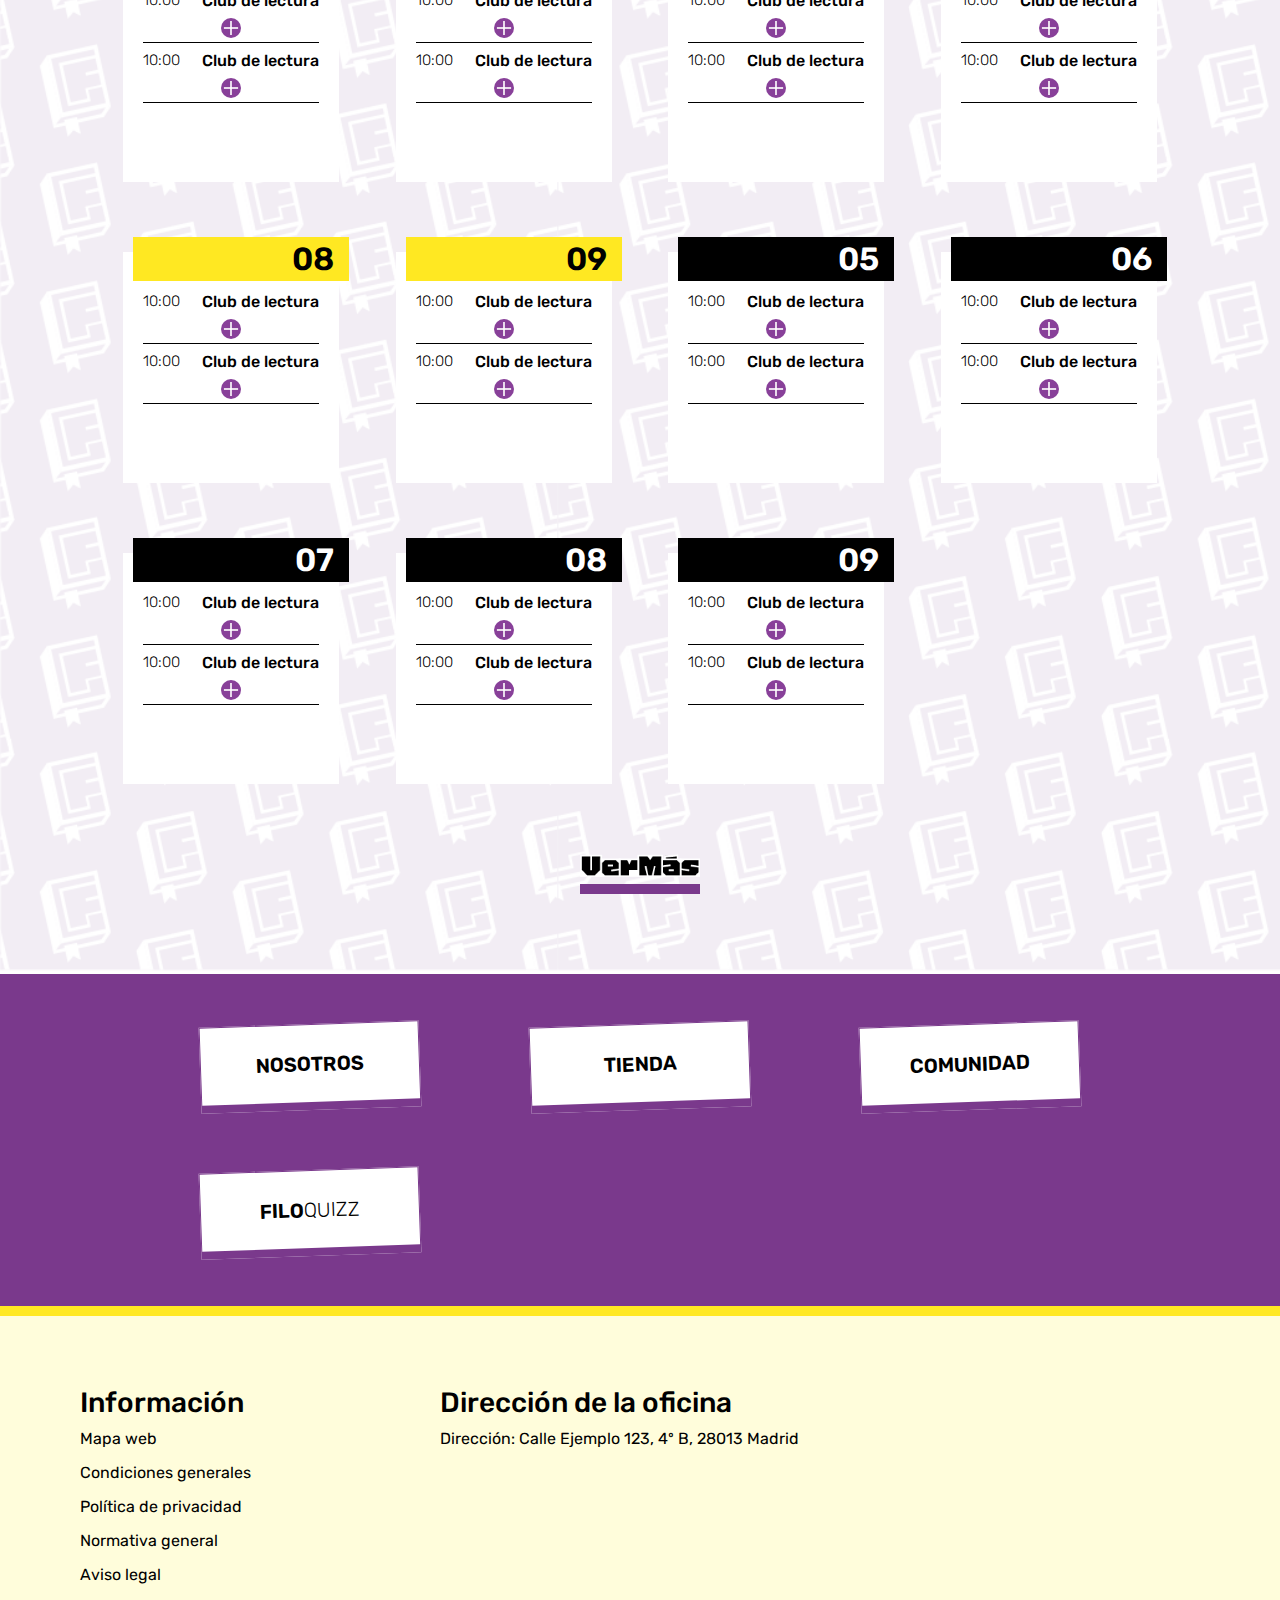
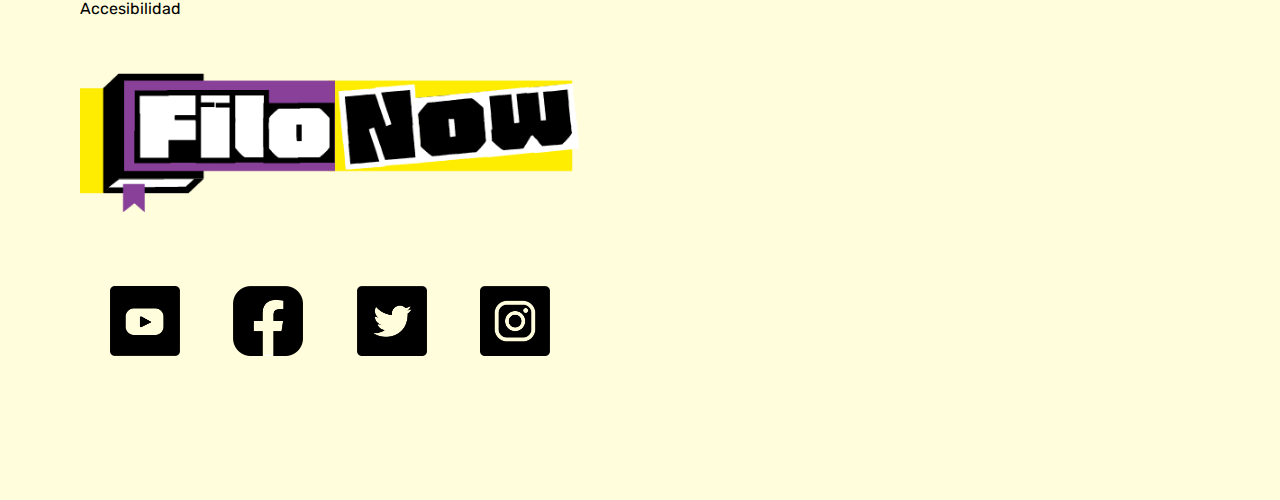
==== commit 3f1befaa: "se ha incluido la google fonts a todos los html" ====
--- a/comunidad.html
+++ b/comunidad.html
@@ -3,11 +3,14 @@
 <head>
     <meta charset="UTF-8">
     <meta name="viewport" content="width=device-width, initial-scale=1.0">
-    <title>Comunidad - FiloNow</title>
-    <link rel="stylesheet" href="style.css">
-    <link rel="stylesheet" href="componentes.css">
-    <link rel="stylesheet" href="comunidad.css">
+    <title>FiloNow - Comunidad</title>
+    <link rel="stylesheet" href="https://fonts.googleapis.com/css2?family=Rubik:wght@300;400;500;700&display=swap">
+    <link href="https://fonts.googleapis.com/css2?family=Honk&display=swap" rel="stylesheet">
+    <link rel="stylesheet" href="./CSS/style.css">
+    <link rel="stylesheet" href="./CSS/comunidad.css">
+    <link rel="stylesheet" href="./CSS/componentes.css">
 </head>
+
 <body>
     <header>
         <div class="navBar">
@@ -55,7 +58,7 @@
             <div class="b-avanzada">
                 <a href="#">Búsqueda avanzada</a>
             </div>
-
+<!-- BREADCRUMBS -->
             <div class="breadcrumbs">
                 <ul>
                     <a href="index.html"><li>Home</li></a>
@@ -65,6 +68,7 @@
         </div>       
     </header>
 
+    <!-- EVENTOS FILONOW -->
     <section class="comunidad-eventos-fn">
         <div class="titulo-intro-filo-home">
             <img src="./logo/LOGOTIPO_VR5.png" alt="logo FiloNow" class="imagen-titulo-descubre">
@@ -73,6 +77,7 @@
             </div>
         </div>
 
+        <!-- APARTADO PARA LOS BOTONES RELACIONADOS CON LA VISUALIZACIÓN DE EVENTOS EN EL CALENDARIO -->
         <div class="centrar-contenido-eventos-sup">
             <div class="contenido-parte-sup-comunidad">
                 <div class="h2-espacio-comunidad">
@@ -124,6 +129,7 @@
         </div>       
         </section>
 
+        <!-- CALENDARIO -->
         <section class="seccion-calendario">
             
             <div class="menu-calendario">             
@@ -252,7 +258,7 @@
                         
                         
                         
-                            <!-- FILA 2-->
+ <!-- FILA 2-->
                             <div class="plantilla-dia">
                                 <div class="contenedor-dia">
                                     <div class="franja-horaria1">
@@ -368,11 +374,8 @@
                                         </div>
                                     </div>
                                 </div>
-                            </div>
-                        
-                        
-                        
-                            <!-- FILA 3-->
+                            </div>                       
+<!-- FILA 3-->
                             <div class="plantilla-dia">
                                 <div class="contenedor-dia">
                                     <div class="franja-horaria1">
@@ -491,10 +494,6 @@
                             </div>
                         </div>
                     </div>
-
-
-                
-
                 <div class="contenedor-boton-vermas"><a href="#" class="ver-mas-estandar" id="boton-calendario"><img src="./botones/vermas.png" alt="boton para ver más sobre el evento"></a></div>
             </div>
         </section>
--- a/CSS/style.css
+++ b/CSS/style.css
@@ -0,0 +1,918 @@
+* {
+  padding: 0;
+  margin: 0;
+  box-sizing: border-box;
+ }
+ 
+ 
+ 
+ /* INTRODUCCIÓN A LA FILOSOFÍA - HOME */
+
+ /* TITULO SECCIÓN*/
+ .titulo-intro-filo-home {
+  display: flex;
+ }
+ 
+ 
+ .imagen-titulo{
+  width: 120px;
+ }
+ 
+ 
+ .titulo-text {
+  display: flex;
+  margin: 0;
+  height: 60px;
+  width: 100%;
+  background-color: #000;
+  color: #fff;
+  align-items: center;
+  padding: 0 20px;
+  border-right: #7A398C 40px solid;
+ }
+ 
+ 
+ .titulo-text h1 {
+  margin: 0;
+  font-size: 32px;
+  margin-right: 80px;
+  font-weight: 500;
+  padding: 10px;
+ }
+ 
+ 
+ .ver-mas {
+  transform: rotate(-2deg);
+  border-bottom: #FFE822 10px solid;
+ }
+ 
+ 
+ .ver-mas-resp{
+  opacity: 0;
+ }
+ 
+ .titulo-text img:hover {
+  border-bottom: #7A398C 10px solid;
+  transition: 0.4s;
+ }
+
+ /* LIBROS INTRODUCCIÓN HOME*/
+ .intro-filo-home{
+  height: 100%;
+  background-image: url(../imagenes/background/2.png);
+  background-size: cover;
+ }
+ 
+ .contenedor-intro-libros-home{
+  display: flex;
+  justify-content: center;
+  align-items: center;
+ }
+
+ .contenedor-novedades-home{
+  display: flex;
+  justify-content: center;
+  align-items: center;
+ }
+ 
+ .intro-libros-home{
+  display: flex;
+  padding: 0px 50px 50px;
+  /*flex-wrap: wrap;*/
+ }
+ 
+ 
+ .libros-home{
+  background-color: #fff;
+  display: flex;
+
+  margin: auto;
+  margin-top: 50px;
+  height: 80%;
+  width: 310px;
+  padding: 20px 20px;
+  border: #a5a5a5 0.5px solid;
+ }
+ 
+ 
+ .visualizacion{
+  position: absolute;
+  left: 80%;
+  margin-top: 10px;
+ }
+ 
+ 
+ .linea-horizontal{
+  display: inline-block;
+  width: 30px;
+  height: 5px;
+  background-color: #7A398C;
+  margin: 0 7px;
+  transform: rotate(-4deg);
+ }
+ 
+ 
+ .visualizacion :first-child{
+  background-color: #f0dc26;
+ }
+
+ .libro1-home {
+  position: relative;
+  display: flex;
+  flex-direction: column;
+ }
+ 
+ 
+ .ficha a{
+  display: block;
+  text-decoration: none;
+  color: #000;
+ }
+ 
+ 
+ .ficha{
+  padding: 5px;
+  background-color: #FFE822;
+  margin-top: 1px;
+ }
+ 
+ 
+ .formato{
+  padding: 5px;
+  background-color: #000;
+  color: #fff;
+ }
+ 
+ 
+ .ficha, .formato{
+  font-size: 20px;
+ }
+
+ .ficha:hover{
+  background-color: #7A398C;
+  transition: 0.4s;
+ }
+
+ .ficha:active{
+  background-color: #a98ab1;
+ }
+ 
+ .ficha a:hover{
+  color: #fff;
+  transition: 0.4s;
+ }
+ 
+ .me-gusta{
+  position: absolute;
+  width: 50px;
+  top: -15px;
+  left: -15px;
+ }
+ 
+ .portada{
+  height: 414px;
+ }
+ 
+ .portada-img{
+  width: 100%;
+ }
+ 
+ 
+ .libros-home h2{
+  font-size: 20px;
+  padding: 15px 0px;
+ }
+ 
+ 
+ .libros-home h3{
+  font-size: 16px;
+  font-weight: 100;
+  padding-bottom: 15px;
+ }
+ 
+ 
+ .puntuacion{
+  display: flex;
+  align-items: center;
+ }
+ 
+ 
+ .puntuacion img:last-of-type{
+  margin-right: 5px;
+  opacity: 30%;
+ }
+ 
+ 
+ .puntuacion img{
+  width: 25px;
+ }
+ 
+ 
+ .puntuacion span{
+  font-size: 12px;
+  font-weight: 100;
+ }
+ 
+ 
+ .precio-carrito{
+  display: flex;
+  justify-content: space-between;
+  align-items: center;
+  margin-top: 15px;
+ }
+ 
+ 
+ .precio-carrito span{
+  font-size: 25px;
+  color: #fff;
+  background-color: #7A398C;
+  padding: 7px 45px;
+  transform: rotate(-2deg);
+  font-weight: 700;
+ }
+ 
+ 
+ .boton-siguiente{
+  position: absolute;
+  bottom: 5%;
+  left: 94%;
+  z-index: 100;
+ }
+ 
+ 
+ .boton-siguiente img{
+  width: 80px;
+ }
+ 
+ 
+ .boton-siguiente img:hover{
+ opacity: 0.8;
+ }
+
+ /* NOVEDADES -HOME */
+ #novedades-fondo{
+  background-image: url(../imagenes/background/3.png);
+ }
+
+ /* DESCUBRE SECCIONES - HOME */
+ .imagen-titulo-descubre{
+  width: 120px;
+ }
+ 
+ .descubre-home{
+  background-color: #FFE822;
+  height: 100%;
+ }
+
+ .botones-descubre{
+  display: flex;
+  justify-content: center;
+  align-items: center;
+  text-align: center;
+  gap: 20px;
+  flex-wrap: wrap;
+  padding: 60px 20px 100px;
+ }
+ 
+ 
+ .botones-descubre a{
+  display: flex;
+  justify-content: center;
+  align-items: center;
+  min-width: 180px;
+  text-decoration: none;
+  padding: 15px 20px;
+  background-color: #fff;
+  width: 220px;
+  height: 86px;
+  font-size: 20px;
+  font-weight: 600;
+  transform: rotate(-2deg);
+  border: #7A398C 1px solid;
+  border-bottom: #7A398C 8px solid;
+  position: relative;
+ }
+ 
+ .lengua{
+  width: 20px;
+  position: absolute;
+  top: 100%;
+  right: 80%;
+ }
+ 
+ .botones-descubre a:hover{
+  background-color: #FAE9FF;
+  transition: 0.4s;
+ }
+ 
+ 
+ .botones-descubre a:active{
+  background-color: #7A398C;
+  color: #fff;
+ }
+
+/* SELECCIONADOS PARA TI - HOME */
+.parati-home{
+  background-image: url(../imagenes/background/2.png);
+  background-size: cover;
+  height: 970px;
+}
+
+.estrella-parati{
+  width: 40px;
+  transform: rotate(-35deg);
+}
+ 
+.contenido-parati{
+  display: flex;
+  overflow: auto;
+  padding: 50px 100px;
+ }
+
+ .boton-siguiente-parati{
+  align-self: center;
+  justify-content: center;
+ }
+
+ .portada-parati1{
+  width: 340px;
+ }
+
+ .info-libro-parati{
+  position: relative;
+  margin-right: 20px;
+  width: 340px;
+ }
+
+ .parati-nombreautor{
+  padding: 10px;
+  text-align: center;
+ }
+
+ .puntuacion-parati{
+  justify-content: center;
+  margin-top: 10px;
+ }
+
+.me-gusta-parati{
+  position: absolute;
+  width: 50px;
+  top: -15px;
+  left: -24px;
+ }
+
+ .descripcion-libro-parati{
+  width: 430px;
+ }
+
+ .descripcion-libro-parati h2{
+  margin-bottom: 15px;
+ }
+
+ .descripcion-libro-parati p{
+  padding: 10px 10px;
+  background-color: #fff;
+  margin-bottom: 40px;
+  text-align: justify;
+ }
+
+ .contenido-parati h3{
+  font-weight: 100;
+ }
+
+ .tags-parati a{
+  display: inline-block;
+  padding: 5px 15px;
+  background-color: #7A398C;
+  color: #fff;
+  text-align: center;
+  border-bottom: #FFE822 7px solid;
+  text-decoration: none;
+  justify-content: center;
+  margin-right: 10px;
+  margin-top: 10px;
+  font-size: 20px;
+  font-weight: 500;
+ }
+
+ .tags-parati a:hover{
+  background-color: #FFE822;
+  color: #7A398C;
+  border-bottom: #7A398C 7px solid;
+  transition: 0.4s;
+ }
+
+ .tags-parati a:active{
+  background-color: #7A398C;
+  color: #fff;
+  border-bottom: #FFE822 7px solid;
+ }
+
+ .libro-parati{
+  display: flex;
+  margin-right: 70px;
+ }
+
+ .boton-siguiente-parati img{
+  width: 100px;
+  margin-left: 40px;
+ }
+
+ /* EVENTOS - HOME */
+ .eventos-home{
+  background-color: #fffddb;
+  padding-bottom: 70px;
+ }
+ .contenedor-grid{
+  display: flex;
+  flex-direction: column;
+  justify-content: center;
+  align-items: center;
+ }
+ .encabezado-eventos-home{
+  padding: 0px 50px;
+  display: flex;
+  align-items: center;
+  border-right: #FFE822 40px solid;
+ }
+
+ .titulo-eventos{
+  margin-left: 50px;
+  padding-bottom: 10px;
+  font-size: 32px;
+  font-weight: 500;
+  background-color: #7A398C;
+  border-bottom: #000 10px solid;
+  cursor: pointer;
+ }
+
+ .titulo-eventos:hover{
+  border-bottom: #FFE822 10px solid;
+  transition: 0.4s;
+ }
+
+ .titulo-eventos h1{
+  color: #fff;
+ }
+
+ .encabezado-eventos-home{
+  background-color: #7A398C;
+ }
+
+ .encabezado-eventos-home img{
+  width: 300px;
+  padding: 20px;
+ }
+
+ .grid-eventos-home{
+  display: flex;
+  justify-content: space-between;
+  padding: 50px 70px;
+  gap: 20px;
+  max-width: 1500px;
+  flex-wrap: wrap;
+ }
+
+ .container-eventos{
+  width: 300px;
+  height: 530px;
+  text-align: center;
+ }
+
+ .evento1{
+  background-color: #FFE822;
+  color: #000;
+ }
+
+ .evento2{
+  background-color: #7A398C;
+  color: #fff;
+ }
+
+ .evento3{
+  background-color: #000;
+  color: #fff;
+ }
+
+ .evento4{
+  background-color: #FFE822;
+  color: #000;
+ }
+
+ .container-eventos p{
+  text-align: justify;
+  padding: 15px;
+  margin-bottom: 20px;
+  font-size: 16px;
+ }
+
+ .container-eventos h2{
+  padding: 15px 8px;
+  font-size: 26px;
+ }
+
+ .imagen-evento-home{
+  width: 300px;
+ }
+
+ .grid-eventos-home div:nth-child(2){
+  transform: translateY(12%);
+ }
+
+ .grid-eventos-home div:nth-child(3){
+  transform: translateY(24%);
+ }
+
+ .grid-eventos-home div:nth-child(4){
+  transform: translateY(36%);
+ }
+
+ .adicional-eventos{
+  margin-top: 180px;
+ }
+
+ .adicional-eventos p{
+  font-size: 20px;
+  font-weight: 600;
+  padding: 0px 90px;
+ }
+
+ .botones-eventos{
+  display: flex;
+  margin-left: 420px;
+  gap: 40px;
+ }
+
+ /* NOSOTROS - HOME */
+ .video-nosotros{
+  height: 700px;
+  background-image: url(../imagenes/nosotros/video.jpg);
+  background-size: cover;
+  position: relative;
+  margin: 0 auto;
+ }
+
+ .play{
+  position: absolute;
+  left: 45%;
+  top: 35%;
+ }
+
+ .contenido-sobre-nosotros{
+  background-color: rgba(122, 57, 140, 0.2);  
+  background-image: url(../imagenes/background/1.png);
+  background-size: cover;
+  margin-top: -50px;
+  padding-top: 50px;
+  padding-bottom: 50px;
+ }
+
+ .logo-texto-nosotros{
+  display: flex;
+  justify-content: center;
+  gap: 30px;
+  align-items: flex-start;
+  margin: 50px;
+}
+
+ .logo-texto-nosotros img{
+  width: 500px;
+ }
+
+ .descripcion-nosotros{
+  background-color:#edcaf5;
+  padding: 30px 40px;
+  display: flex;
+  flex-direction: column;
+  align-items: center;
+  border-bottom: #7A398C 15px solid;
+ }
+
+ .descripcion-nosotros p{
+  font-size: 16px;
+  font-weight: 400;
+  text-align: justify;
+  margin-bottom: 15px;
+}
+
+.saber-mas-nosotros{
+  display: flex;
+  flex-direction: column;
+  align-items: flex-end;
+  margin: 50px 50px 0px;
+}
+
+.saber-mas-nosotros p{
+  width: 222px;
+  text-align: center;
+  font-weight: 800;
+  font-size: 20px;
+  color: #000;
+  padding-bottom: 50px;
+}
+ 
+ /* RESPONSIVE */
+ @media(max-width: 978px){
+ 
+ /* INTRODUCCIÓN A LA FILOSOFÍA - HOME */
+  .intro-filo-home{
+    height: 630px;
+  }
+ 
+  .boton-siguiente, .visualizacion{
+    display: none;
+  }
+ 
+  .intro-libros-home{
+    background-size: cover;
+    padding-bottom: 80px;
+  }
+ 
+  .intro-libros-home{
+    flex-direction: row;
+    flex-wrap: nowrap;
+    overflow: auto;
+    white-space: nowrap;
+  }
+ 
+  .titulo-text{
+    display: block;
+    border-right:#7A398C 20px solid;
+    height: 45px;
+  }
+ 
+ 
+  .imagen-titulo{
+    display: none;
+  }
+ 
+ 
+  .titulo-text h1{
+    font-size: 17px;
+    padding: 10px;
+    width: 100%;
+  }
+ 
+ 
+  .libros-home{
+    margin-top: 17px;
+  }
+ 
+ 
+  .me-gusta{
+    width: 35px;
+  }
+ 
+  .portada{
+    height: 310px;
+    margin-bottom: 0px;
+  }
+ 
+ 
+  .ficha, .formato{
+    font-size: 12px;
+  }
+ 
+  .libros-home h2{
+    font-size: 14px;
+    font-weight: 500;
+    padding: 10px 0px;
+  }
+ 
+ 
+  .libros-home h3{
+    font-size: 14px;
+    font-weight: 200;
+    padding-bottom: 10px;
+  }
+ 
+ 
+  .puntuacion img{
+    width: 18px;
+  }
+ 
+ 
+  .precio-carrito{
+    margin-top: 10px;
+  }
+ 
+ 
+  .precio-carrito span{
+    font-size: 17px;
+    padding: 5px 25px;
+  }
+ 
+ 
+  .precio-carrito a img{
+    width: 70px;
+    padding: 5px 15px;
+    background-color: #f1e1f5;
+  }
+ 
+ 
+  /* DESCUBRE SECCIONES - HOME */
+  .imagen-titulo-descubre, .ver-mas{
+    display: none;
+  }
+ 
+ 
+  .descubre-home{
+    margin-top: 22px;
+  }
+ 
+  .descubre-home{
+    height: 680px;
+   }
+ 
+  .botones-descubre{
+    display: flex;
+    flex-direction: column;
+    gap: 0px;
+    flex-wrap: nowrap;
+  }
+ 
+ 
+  .botones-descubre a:nth-child(2),
+ .botones-descubre a:nth-child(4){
+  transform: none;
+ }
+ 
+ 
+ .botones-descubre a{
+  margin-top: 30px;
+  font-size: 16px;
+  transform: none;
+ }
+ 
+ /* PARA TI - HOME */
+ .parati-home{
+  background-image: none;
+  background-color: #fcf5fe;
+  height: 1100px;
+ }
+
+ .titulo-text{
+  display: flex;
+  width: 100%;
+  justify-content: left;
+ }
+
+ .estrella-parati{
+  width: 25px;
+ }
+
+ .contenido-parati{
+  padding: 50px 50px;
+ }
+
+ .portada-parati1{
+  width: 300px;
+ }
+
+ .libro-parati{
+  flex-direction: column;
+ }
+
+ .parati-nombreautor{
+  padding: 5px;
+  text-align: left;
+  font-size: 14px;
+ }
+
+ .puntuacion-parati{
+  justify-content: left;
+  margin-top: 5px;
+  }
+
+ .info-libro-parati{
+  margin-right: 20px;
+  width: 300px;
+ }
+
+ .descripcion-libro-parati{
+  margin-top: 20px;
+  width: 300px;
+ }
+
+ .descripcion-libro-parati p{
+  background-color: #fff;
+  padding: 10px;
+  height: 200px;
+  overflow: auto;
+  font-size: 14px;
+  margin-bottom:10px;
+ }
+ 
+ .h2-parati {
+  font-size: 14px;
+  font-weight: 400;
+  border-bottom: #000 0.5px solid;
+  background-color: #edcaf5;
+  padding: 5px;
+ }
+
+ .tags-parati a{
+  font-size: 14px;
+ }
+
+ .boton-siguiente-parati{
+  display: none;
+ }
+
+ /* EVENTOS - HOME */
+ .eventos-home{
+  padding: 0;
+  margin-top: 8px;
+ }
+
+ .encabezado-eventos-home{
+  padding: 0px 30px;
+  border: none;
+ }
+
+ .titulo-eventos{
+  margin-left: 10px;
+ }
+
+ .titulo-eventos h1{
+  font-size: 17px;
+ }
+ .encabezado-eventos-home img{
+  width: 150px;
+ }
+
+ .grid-eventos-home{
+  padding: 50px;
+  flex-wrap: nowrap;
+}
+
+.contenedor-grid{
+  overflow: auto;
+}
+
+.grid-eventos-home div:nth-child(2), 
+.grid-eventos-home div:nth-child(3),
+.grid-eventos-home div:nth-child(4){
+  transform:none;
+ }
+
+ .contenedor-grid{
+  align-items:flex-start;
+ }
+
+ .adicional-eventos{
+  display: none;
+ }
+
+ .evento1-home p{
+  font-size: 14px;
+ }
+
+ .evento1-home h2{
+  font-size: 22px;
+ }
+
+ .container-eventos{
+  height: 480px;
+ }
+
+ /* NOSOTROS - HOME */
+ .video-nosotros{
+  height: 500px;
+  background-size:cover;
+  position: relative;
+  margin: 0 auto;
+ }
+
+ .play{
+  left: 35%;
+  top: 30%;
+  width: 150px;
+ }
+
+ .logo-texto-nosotros{
+  flex-direction: column;
+  margin: 20px 20px 50px;
+  align-items: center;
+  gap: 10px;
+ }
+
+ .logo-texto-nosotros img{
+  width: 300px;
+ }
+
+ .descripcion-nosotros{
+  padding: 15px;
+ }
+
+ .descripcion-nosotros p{
+  font-size: 14px;
+  margin-bottom: 25px;
+  }
+
+  .saber-mas-nosotros{
+    display: none;
+  }
+ }
+ 
+ --- a/CSS/comunidad.css
+++ b/CSS/comunidad.css
@@ -0,0 +1,304 @@
+/*botones mostrar en el calendario*/
+
+.botones-mostrar-calendario{
+    width: 334px;
+    height: 223px;
+}
+
+.boton-calendario img{
+    width: 100%;
+    height: 100%;
+}
+
+.boton-calendario{
+    display: block;
+    position: relative;
+    width: 100%;
+    height: 100%;
+}
+
+.h2-boton-calendario{
+    position:absolute;
+    display: flex;
+    align-items: center;
+    justify-content: center;
+    margin: auto;
+    inset: 0;
+    text-align: center;
+    z-index: 2;
+}
+
+.h2-boton-calendario h2{
+    padding: 5px 25px;
+    background-color: #FFE822;
+    font-size: 20px;    
+}
+
+.boton-calendario::before{
+    content: '';
+    position: absolute;
+    top: 0;
+    left: 0;
+    width: 100%;
+    height: 100%;
+    background-color:#7a398cb9; 
+    opacity: 0;
+    transition: opacity 0.3s ease;
+    z-index: 1;
+}
+
+.boton-calendario:hover::before{
+    opacity: 1;
+}
+
+.centrar-contenido-eventos-sup{
+    display: flex;
+    justify-content: center;
+    margin: 30px 90px 50px;
+}
+
+.h2-espacio-comunidad{
+    margin-bottom: 50px;
+}
+
+.h2-espacio-comunidad h2{
+    font-size: 20px;
+}
+
+.contenido-parte-sup-comunidad{
+    display: flex;
+    flex-direction: column;
+    align-items: flex-start;
+}
+
+.seccion-mostrar-calendario{
+    display: flex;
+    align-items: center;
+    justify-content: flex-start;
+    align-items: center;
+    gap: 20px;
+    flex-wrap: wrap;
+}
+
+/* NAV CALENDARIO */
+
+.botones-visualizacion-calendario{
+    background-color: #FFE822;
+    display: flex;
+    justify-content: center;
+    align-items: center;
+    gap: 10px;
+    height: 64px;
+}
+
+.botones-visualizacion-calendario a{
+    display: flex;
+    align-items: center;
+    justify-content: center;
+    text-decoration: none;
+    z-index: 1;
+    font-size: 17px;
+    height: 64px;
+    width: 143px;
+    transition: 0.4s;
+}
+
+.botones-visualizacion-calendario a:hover{
+    background-color: #7A398C;
+    color: #fff;
+}
+
+.menu-calendario{
+    position: relative;
+}
+
+.lineas-deco{
+    position: absolute;
+    bottom: 5px;
+    height: 64px;
+    width: 100%;
+    border-top: 1px solid #000;
+    border-bottom: 1px solid #000;
+}
+
+/* CALENDARIO */
+.calendario{
+    background-image: url(../imagenes/background/4.png);
+    background-size: cover;
+    padding: 50px 90px;
+}
+
+.contenedor-grid-calendario,
+.contenedor-boton-vermas{
+    display: flex;
+    justify-content: center;
+}
+
+.contenedor-boton-vermas{
+    margin: 30px;
+}
+
+#boton-calendario{
+    border-bottom: #7A398C 10px solid;
+    transition: 0.4s;
+}
+   
+#boton-calendario:hover{
+    border-bottom: #FFE822 10px solid;
+}
+
+.grid-calendario{
+    width: 1100px;
+    display: grid;
+    grid-template-columns: repeat(auto-fill, minmax(150px, 1fr));
+    gap: 70px;
+    margin: 40px;
+    place-items: center;
+}
+
+.info-calendario{
+   width: 216px;
+   height: 231px;
+}
+
+.seleccion-acutal{
+    background-color: #ffffff94;
+    width: 200px;
+    padding: 15px;
+}
+
+.seleccion-acutal ul{
+    list-style-type: none;
+    text-align: center;
+    margin-top: 10px;
+}
+
+.seleccion-acutal ul li{
+    padding: 10px;
+}
+
+.relativo-border{
+    position: relative;
+}
+
+.border-mes{
+    position: absolute;
+    bottom: 8px;
+    width: 190px;
+    height: 20px;
+    border-bottom: #FFE822 7px solid;
+}
+.relativo-border h1{
+    font-size: 70px;
+    font-weight: 900;
+}
+
+.contenedor-dia{
+    width: 216px;
+    height: 231px;
+    background-color: #fff;
+}
+
+.franja-horaria1{
+    position: relative;
+}
+
+.dia{
+    position:absolute;
+    top: -15px;
+    right: -10px;
+    width: 216px;
+    height: 44px;
+    font-size: 32px;
+    font-weight: 600;
+    text-align: right;
+    padding: 3px 15px;
+}
+
+.margin-top-contenido-calendario{
+    padding: 40px 20px 0px;
+}
+
+.lila-dia{
+    background-color: #7A398C;
+    color: #fff;
+}
+
+.amarillo-dia{
+    background-color: #FFE822;
+    color: #000;
+}
+
+.negro-dia{
+    background-color: #000;
+    color: #fff;
+}
+
+.actividad :first-child{
+    font-size: 15px;
+    font-weight: 100;
+}
+
+.nombre-actividad {
+    font-size: 16px;
+    font-weight: 500;
+}
+
+.actividad{
+    display: flex;
+    justify-content: space-between;
+}
+
+.boton-mas-cal a{
+    display: block;
+}
+
+.boton-mas-cal{
+    display: flex;
+    justify-content: center;
+    align-items: center;
+    align-self: center;
+    margin: 8px 0px;
+    border-bottom: #000 1px solid;
+}
+
+.boton-mas-cal img{
+    width: 20px;
+}
+
+/*CAMBIOS GENERALES*/
+
+.comunidad-eventos-fn div div h1{
+    font-weight: 700;
+}
+
+.comunidad-eventos-fn div div span{
+    font-weight: 100;
+}
+
+.visualicacion-dia{
+    display: none;
+}
+
+/*footer*/
+.grid-botones-foot{
+    background-color: #7A398C;
+  }
+
+/* RESPONSIVE */
+@media(max-width:1200px){
+    .lineas-deco{
+        display: none;
+    }
+
+
+    .botones-mostrar-calendario{
+        width: 202.41px;
+        height: 135.15px;
+    }
+
+    .h2-boton-calendario h2{
+        font-size: 14px;    
+    }
+}
+
--- a/CSS/componentes.css
+++ b/CSS/componentes.css
@@ -0,0 +1,535 @@
+/* EN ESTA HOJA DE ESTILOS SE ENCUENTRAN ALGUNOS DE LOS ESTILOS COMUNES A TODAS LAS PÁGINAS DE FILONOW */
+
+/* HEADER */
+body{
+    font-family: 'Rubik', sans-serif;
+   }
+   
+   
+   a{
+    color: #000;
+   }
+   
+   
+   #buscador-resp{
+    display: none;
+   }
+   
+   
+   
+   #check{
+    display: none;
+   }
+  
+   .abrir-menu, .cerrar-menu{
+    display: none;
+   }
+   
+   
+   header {
+    background-image: url(../imagenes/background/3.png);
+    height: 100%;
+    padding: 0 50px 60px;
+    color: black;
+    background-size: cover;
+    background-position: center;
+   }
+   
+   
+   .logo{
+    width: 410px;
+   }
+   
+   
+   .sup-menu {
+    display: flex;
+    justify-content: space-between;
+    align-items: center;
+    padding-top: 30px;
+   }
+   
+   
+   .call-action{
+    display: flex;
+    flex-grow: 1;
+    justify-content: flex-end;
+    margin-bottom: 10px;
+    gap: 10px;
+   }
+   
+   
+   .call-action a{
+    text-decoration: none;
+   }
+   
+   
+   .icono-cuenta{
+    width: 40px;
+   }
+   
+   
+   .icono-carrito{
+    width: 60px;
+   }
+   
+   
+   .mi-cuenta-boton, .carrito{
+    display: flex;
+    align-items: center;
+    padding: 10px;
+   }
+   
+   
+   .mi-cuenta-boton img{
+    margin-right: 10px;
+   }
+   
+   
+   .carrito:hover{
+    background-color: #7A398C;
+    transition: 0.2s;
+   }
+   
+   
+   .mi-cuenta-boton:hover{
+    background-color: #7A398C;
+    color: #fff;
+    transition: 0.2s;
+   }
+   
+   
+   .mi-cuenta-boton a:hover{
+    color: #fff;
+   }
+   
+   
+   .menu {
+    display: flex;
+    justify-content: space-between;
+    align-items: center;
+    flex-wrap: wrap;
+    margin-top: 20px;
+    margin-left: 30px;
+   }
+   
+   
+   .menu a{
+    padding: 15px 35px;
+    font-size: 25px;
+    font-weight: 700;
+    text-decoration: none;
+    transition-duration: 0.4s;
+   }
+   
+   
+   .menu a:hover{
+    color: #fff;
+    background-color: #7A398C;
+   }
+   
+   
+   .menu a:focus{
+    background-color: #FFE822;
+   }
+   
+   
+   .menu a:active{
+    color: #7A398C;
+    background: transparent;
+   }
+   
+   
+   .menu-light-font{
+    font-weight: 100;
+   }
+   
+   
+   .linea-vertical{
+    width: 2px;
+    height: 20px;
+    background-color: #000;
+    margin: 0 10px;
+   }
+   
+   
+   .buscador {
+    display: flex;
+    background-color: #7A398C;
+    padding: 5px;
+    margin-left: 10px;
+    flex-grow: 1;
+    max-width: 550px;
+    box-sizing: border-box;
+   }
+   
+   
+   .buscador form{
+    display: flex;
+    width: 100%;
+   }
+   
+   
+   .buscador input[type="search"] {
+    flex-grow: 1;
+    padding: 10px;
+    border: none;
+    outline: none;
+    width: auto;
+    background-color: #7A398C;
+    font-size: 16px;
+    color: #fff;
+    font-family: 'Rubik', sans-serif;
+   }
+   
+   
+   .buscador input[type="search"]::placeholder {
+    color: #dadada;
+    font-family: 'Rubik', sans-serif;
+   }
+   
+   
+   .boton-buscador {
+    border: none;
+    background: none;
+    padding: 3px 3px 0 0;
+    cursor: pointer;
+    vertical-align: middle;
+   }
+   
+   
+   .b-avanzada{
+    position: absolute;
+    right: 0;
+    margin: 5px 50px;
+   } 
+
+
+/* info completa libro*/
+.portada{
+    margin-bottom: 0px;
+    width: 100%;
+}
+
+.info-libro-tienda{
+    width: 100%;
+}
+
+/* botones secciones web*/
+.botones-general{
+    display: flex;
+    justify-content: center;
+    align-items: center;
+    min-width: 180px;
+    margin-top: 40px;
+    text-decoration: none;
+    padding: 15px 20px;
+    background-color: #fff;
+    width: 220px;
+    height: 86px;
+    font-size: 20px;
+    font-weight: 600;
+    transform: rotate(-2deg);
+    border: #7A398C 1px solid;
+    border-bottom: #7A398C 8px solid;
+   }
+  
+   .botones-general:hover{
+    background-color: #FAE9FF;
+    transition: 0.4s;
+   }
+   
+   .botones-general:active{
+    background-color: #7A398C;
+    color: #fff;
+   }
+   
+   .ver-mas-estandar{
+    padding-bottom: 3px;
+    border-bottom: #fff 10px solid;
+   }
+
+/* boton ver más*/
+   .ver-mas-estandar img{
+    width: 120px;
+   }
+   
+   .ver-mas-estandar:hover{
+    padding-bottom: 3px;
+    border-bottom: #7A398C 10px solid;
+    transition: 0.4s;
+   }
+
+/*bredcrumbs*/
+.breadcrumbs ul{
+    list-style-type: none;
+    display: flex;
+    margin: 30px 0px 0px 50px;
+    gap: 15px;
+   }
+
+/* FOOTER */
+.grid-botones-foot{
+  display: flex;
+  justify-content: space-between;
+  gap: 20px;
+  padding: 0px 200px 50px;
+  flex-wrap: wrap;
+  border-top: #7A398C 10px solid;
+  border-bottom: #FFE822 10px solid;
+}
+
+.botones-general span{
+  font-weight: 100;
+}
+
+.contenido-info-foot{
+  display: flex;
+  justify-content: space-between;
+  padding: 70px 80px;
+  background-color: #fffddb;
+  gap: 50px;
+  flex-wrap: wrap;
+}
+
+.info-dire-foot{
+  display: flex;
+  gap: 50px;
+}
+
+.info1, .info2{
+  min-width: 310px;
+}
+
+.info-lista-foot{
+  list-style-type: none;
+}
+
+.info-lista-foot li a{
+  text-decoration: none;
+}
+
+.info-lista-foot li, .info2 p{
+  padding: 5px 0px;
+  margin-top: 5px;
+}
+
+.info-lista-foot li a:HOVER{
+  text-decoration: none;
+  border-bottom: #000 1px solid;
+}
+
+.logo-foot-img{
+  width: 500px;
+}
+
+.rrss-foot{
+  display: flex;
+  justify-content: space-between;
+  padding: 70px 30px;
+}
+
+.rrss-foot img{
+  width: 70px;
+}
+
+.rrss-foot a:hover{
+  background-color: #fff6a5;
+  transition: 0.4s;
+}
+
+.info-foot h4{
+  font-size: 28px;
+  font-weight: 500;
+}
+
+/*RESPONSIVE COMPONENTES*/
+
+@media(max-width: 978px){
+    /* HEADER */
+  header{
+    padding: 0;
+    background-image: none;
+    height: 100%;
+    margin-bottom: 10px;
+   }
+  
+    .abrir-menu{
+      display: block;
+    }
+  
+    .cerrar-menu{
+      display: block;
+    }
+  
+    .menu{
+      opacity: 1;
+      visibility: hidden;
+    }
+  
+    .menu{
+      position: fixed;
+      display: block;
+      width: 80%;
+      height: 100vh;
+      background:#7A398C;
+      top: 0;
+      text-align: center;
+      z-index: 1;
+      margin: auto;
+      padding: 90px;
+    }
+  
+    .menu.visible{
+      opacity: 1;
+      visibility: visible;
+      z-index: 100;
+    }
+  
+   .menu a:hover{
+    background-color: #000;
+   }
+  
+   #abrir{
+    font-size: 50px;
+    padding: 10px 10px 30px;
+   }
+   
+   .call-action{
+    justify-content: flex-end;
+    padding: 0;
+    margin-right: 15px;
+    gap: 0px;
+   }
+  
+  
+   .sup-menu{
+    position: relative;
+    background-image: url(../imagenes/background/1.png);
+    background-size: cover;
+    border-bottom: #9d9d9d 0.5px solid;
+    justify-content: space-between;
+    padding-top: 0;
+   }
+   
+    .menu a{
+      color: #fff;
+      padding-top: 20px;
+      transition-duration: 0s;
+    }
+   
+   
+    .linea-vertical{
+      padding: 20px;
+      background-color: #7A398C;
+    }
+   
+   
+    .buscador{
+      display: none;
+    }
+   
+   
+    #buscador-resp{
+      display: flex;
+      margin:  auto;
+      padding: 5px 15px ;
+      width: 100%;
+    }
+   
+   
+    .logo{
+      width: 205px;
+      margin: 0px 10px;
+    }
+   
+   
+    .icono-cuenta{
+      width: 25px;
+    }
+   
+   
+    .icono-carrito{
+      width: 40px;
+    }
+   
+   
+    .mi-cuenta{
+      display: none;
+    }
+   
+   
+    .b-avanzada{
+      display: none;
+    }
+
+    /* FOOTER - HOME */
+  .grid-botones-foot{
+    flex-direction: column;
+    gap: 0px;
+    align-items: center;
+    flex-wrap: nowrap;
+  }
+
+  .grid-botones-foot a{
+    font-size: 16px;
+  }
+
+  .contenido-info-foot{
+    flex-direction: column;
+    width: 100%;
+    gap: 0px;
+    flex-wrap: nowrap;
+  }
+
+  .info-dire-foot{
+    gap: 0px;
+    justify-content: center;
+  }
+
+  .logo-foot{
+    display: flex;
+    flex-direction: column;
+    align-items: center;
+    order: -1;
+    width: 300px;
+    align-self: center;
+  }
+
+  .logo-foot-img{
+    width: 250px;
+  }
+
+  .rrss-foot img{
+    width: 50px;
+  }
+
+  .rrss-foot{
+    gap: 25px;
+    padding: 40px 0;
+    width: 300px;
+  }
+
+  .info-lista-foot li, .info2 p{
+    padding: 0px;
+    margin-top: 5px;
+    font-size: 11px;
+  }
+
+  .info-dire-foot h4{
+font-size: 14px;
+  }
+
+  .info1, .info2{
+    min-width: 150px;
+  }
+
+/*bredcrumbs*/
+.breadcrumbs{
+    font-size: 12px;
+}
+
+.breadcrumbs ul{
+    margin: 10px 0px 0px 50px;
+   }
+
+}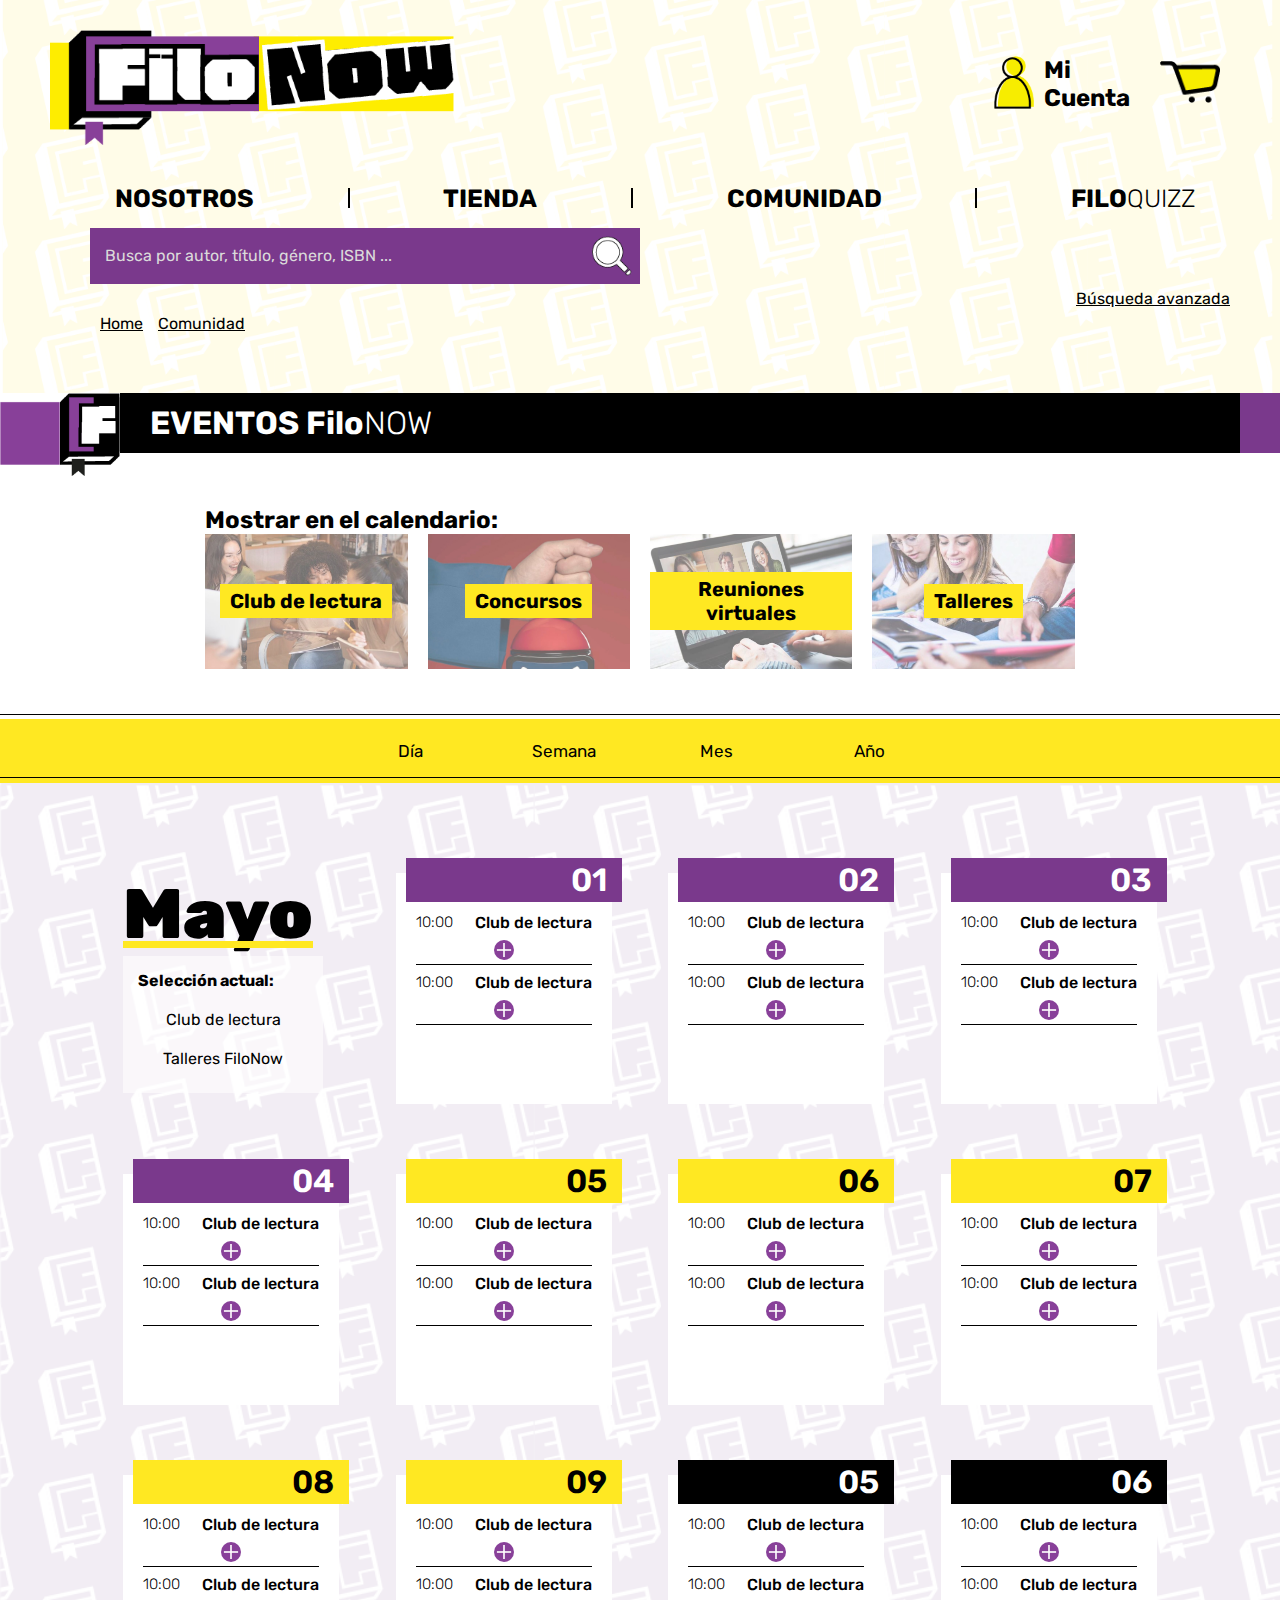
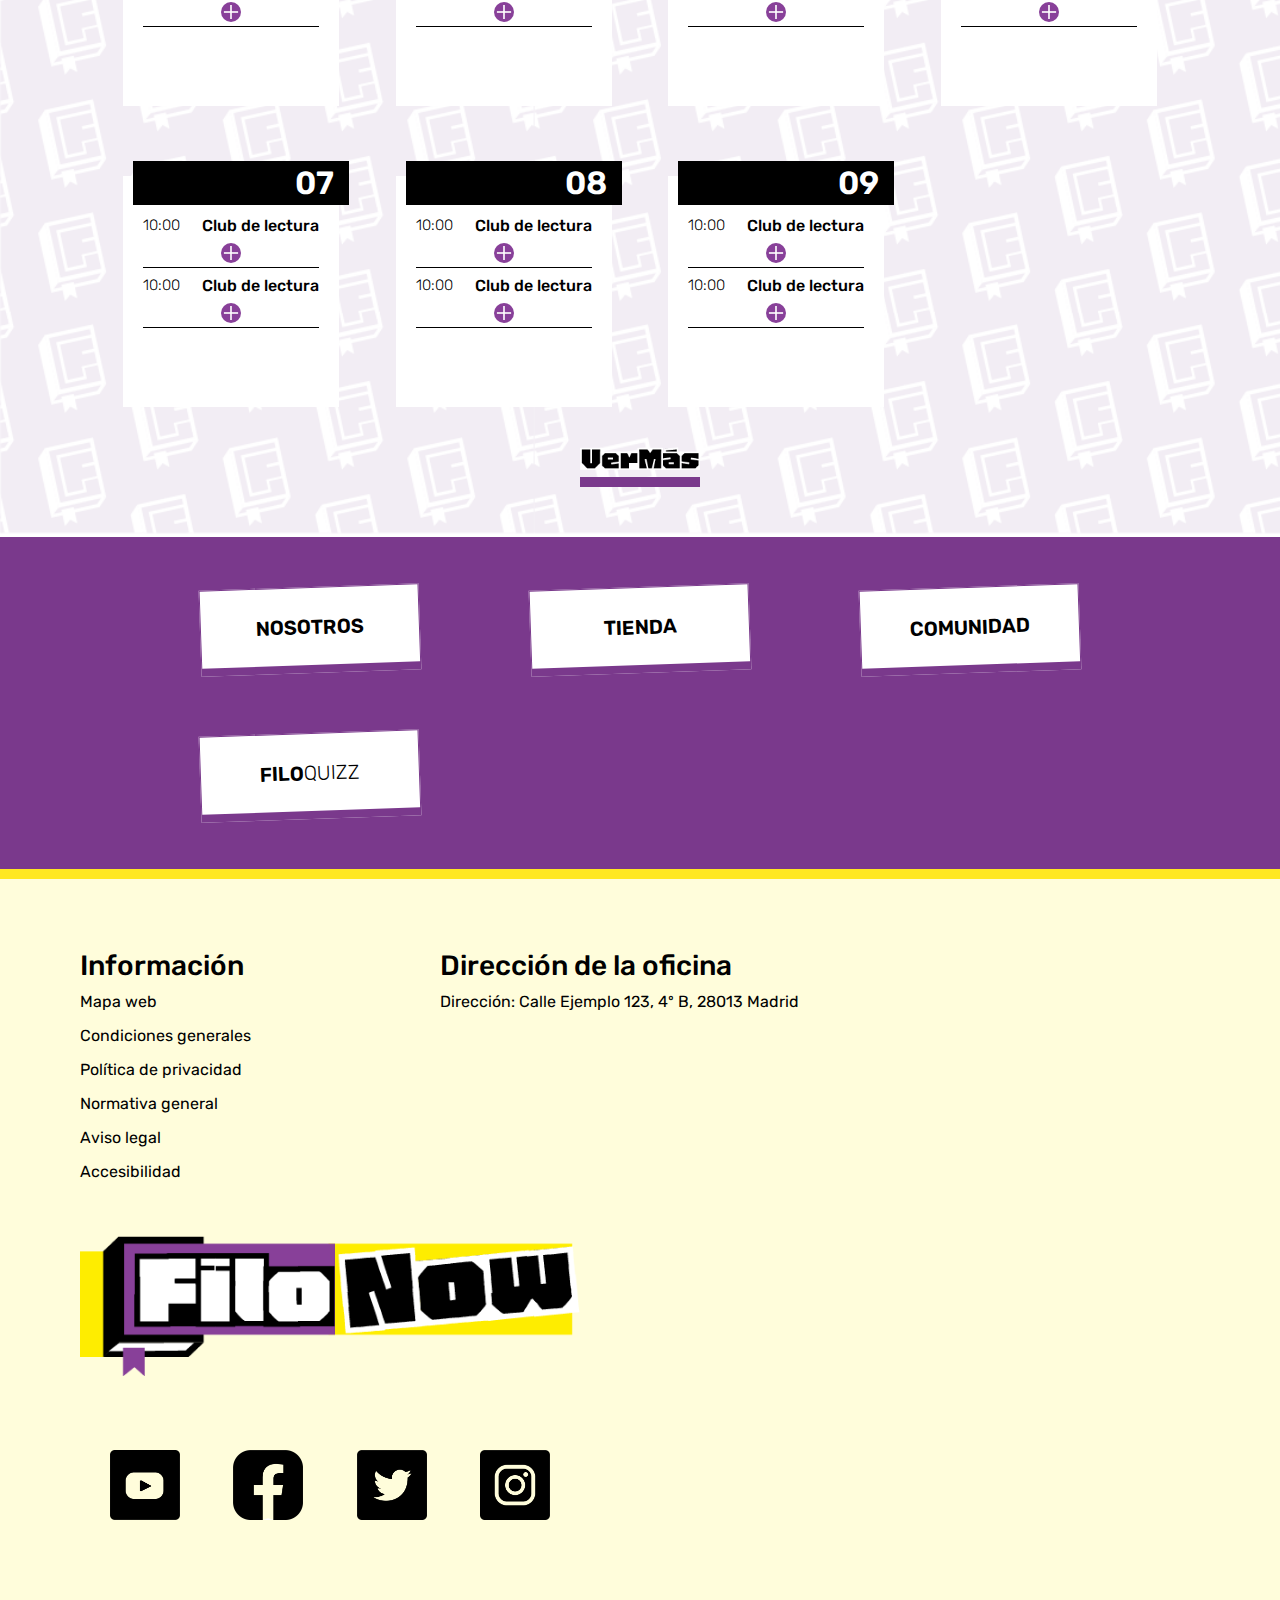
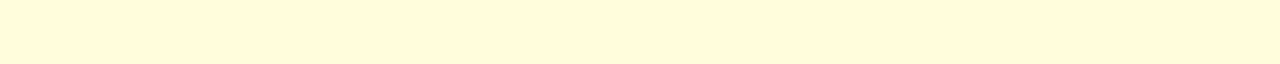
==== commit ec4c45cf: "modificaciones finales importantes hechas" ====
--- a/comunidad.html
+++ b/comunidad.html
@@ -1,5 +1,5 @@
 <!DOCTYPE html>
-<html lang="en">
+<html lang="es">
 <head>
     <meta charset="UTF-8">
     <meta name="viewport" content="width=device-width, initial-scale=1.0">
@@ -15,14 +15,14 @@
     <header>
         <div class="navBar">
             <div class="sup-menu">
-              <a class="abrir-menu" id="abrir">&#8801</a>
+              <a class="abrir-menu" id="abrir">&#8801;</a>
                 <a href="index.html"><img src="./logo/LOGOTIPO_VR1.png" alt="FiloNow"  class="logo"></a> 
                 <div class="call-action">
                     <div class="mi-cuenta-boton boton-cta">
-                      <a href="#"><img src="./botones/mi-cuenta-active.png" alt="Botón Cuenta" class="icono-cuenta">
+                      <a href="#"><img src="./botones/mi-cuenta-active.png" alt="Botón Cuenta" class="icono-cuenta"></a>
                           <a href="#">
                               <h2 class="mi-cuenta">Mi <br>Cuenta</h2>
-                          </a></a>                        
+                          </a>                        
                     </div>
                     <div class="carrito boton-cta">
                         <a href="#"><img src="./botones/carrito-active.png" alt="Botón carrito" class="icono-carrito"></a>
@@ -31,14 +31,14 @@
             </div>
           <div class="buscador" id="buscador-resp">
                 <form role="search" onsubmit="return false;">
-                    <input type="search" id="search-input" name="q" placeholder="Busca por autor, título, género, ISBN ..." aria-label="Buscador">
+                    <input type="search" id="search-input2" name="q" placeholder="Busca por autor, título, género, ISBN ..." aria-label="Buscador">
                     <button type="submit" class="boton-buscador">
-                        <img src="./botones/buscador.png" alt="botón buscador" width="28px">
+                        <img src="./botones/buscador.png" alt="botón buscador" width="28">
                     </button>
                 </form>
             </div> 
             <nav class="menu" id="menu">
-              <a class="cerrar-menu" id="cerrar">&#215</a>
+              <a class="cerrar-menu" id="cerrar">&#215;</a>
                 <a href="nosotros.html">NOSOTROS</a>
                 <div class="linea-vertical"></div>
                 <a href="./tienda.html">TIENDA</a>
@@ -48,9 +48,9 @@
                 <a href="#">FILO<span class="menu-light-font">QUIZZ</span></a>
                 <div class="buscador">
                     <form role="search" onsubmit="return false;">
-                        <input type="search" id="search-input" name="q" placeholder="Busca por autor, título, género, ISBN ..." aria-label="Buscador">
+                        <input type="search" id="search-input1" name="q" placeholder="Busca por autor, título, género, ISBN ..." aria-label="Buscador">
                         <button type="submit" class="boton-buscador">
-                            <img src="./botones/buscador.png" alt="botón buscador" width="40px">
+                            <img src="./botones/buscador.png" alt="botón buscador" width="40">
                         </button>
                     </form>
                 </div>
@@ -61,8 +61,8 @@
 <!-- BREADCRUMBS -->
             <div class="breadcrumbs">
                 <ul>
-                    <a href="index.html"><li>Home</li></a>
-                    <a href="comunidad.html"><li>Comunidad</li></a>
+                    <li><a href="index.html">Home</a></li>
+                    <li><a href="comunidad.html">Comunidad</a></li>
                 </ul>
             </div>
         </div>       
@@ -80,7 +80,7 @@
         <!-- APARTADO PARA LOS BOTONES RELACIONADOS CON LA VISUALIZACIÓN DE EVENTOS EN EL CALENDARIO -->
         <div class="centrar-contenido-eventos-sup">
             <div class="contenido-parte-sup-comunidad">
-                <div class="h2-espacio-comunidad">
+                <div>
                     <h2>Mostrar en el calendario:</h2>
                 </div>
                 <div class="seccion-mostrar-calendario">
@@ -539,5 +539,8 @@
                 </div>
             </section>
          </footer>
+
+         <script src="./js/main.js"></script>
+
 </body>
 </html>--- a/CSS/style.css
+++ b/CSS/style.css
@@ -3,9 +3,7 @@
   margin: 0;
   box-sizing: border-box;
  }
- 
- 
- 
+
  /* INTRODUCCIÓN A LA FILOSOFÍA - HOME */
 
  /* TITULO SECCIÓN*/
@@ -46,11 +44,6 @@
   border-bottom: #FFE822 10px solid;
  }
  
- 
- .ver-mas-resp{
-  opacity: 0;
- }
- 
  .titulo-text img:hover {
   border-bottom: #7A398C 10px solid;
   transition: 0.4s;
@@ -64,29 +57,26 @@
  }
  
  .contenedor-intro-libros-home{
+  overflow: auto;
+  padding: 20px 0px 20px 20px;
+ }
+
+ .contenedor-novedades-home{
   display: flex;
   justify-content: center;
   align-items: center;
  }
-
- .contenedor-novedades-home{
-  display: flex;
+ 
+ .intro-libros-home{
+  display: flex;
+  padding: 0px 50px 50px;
   justify-content: center;
-  align-items: center;
- }
- 
- .intro-libros-home{
-  display: flex;
-  padding: 0px 50px 50px;
-  /*flex-wrap: wrap;*/
  }
  
  
  .libros-home{
   background-color: #fff;
   display: flex;
-
-  margin: auto;
   margin-top: 50px;
   height: 80%;
   width: 310px;
@@ -615,25 +605,39 @@
  @media(max-width: 978px){
  
  /* INTRODUCCIÓN A LA FILOSOFÍA - HOME */
-  .intro-filo-home{
-    height: 630px;
-  }
- 
   .boton-siguiente, .visualizacion{
     display: none;
   }
  
   .intro-libros-home{
     background-size: cover;
-    padding-bottom: 80px;
+    padding: 0PX;
   }
  
   .intro-libros-home{
     flex-direction: row;
     flex-wrap: nowrap;
+    justify-content: flex-start;
     overflow: auto;
     white-space: nowrap;
   }
+
+  .contenedor-vermas-resp{
+    margin-top: 20px;
+  }
+
+  .contenedor-vermas-resp a img{
+    width: 100px;
+  }
+
+  .contenedor-vermas-resp {
+    display: flex;
+    justify-content: center;
+  }
+
+  .libros-home{   
+    width: 100%;
+   }
  
   .titulo-text{
     display: block;
@@ -713,11 +717,6 @@
   /* DESCUBRE SECCIONES - HOME */
   .imagen-titulo-descubre, .ver-mas{
     display: none;
-  }
- 
- 
-  .descubre-home{
-    margin-top: 22px;
   }
  
   .descubre-home{
@@ -729,6 +728,7 @@
     flex-direction: column;
     gap: 0px;
     flex-wrap: nowrap;
+    padding: 0;
   }
  
  
@@ -762,7 +762,7 @@
  }
 
  .contenido-parati{
-  padding: 50px 50px;
+  padding: 50px 40px;
  }
 
  .portada-parati1{
@@ -771,6 +771,7 @@
 
  .libro-parati{
   flex-direction: column;
+  margin-right: 15px;
  }
 
  .parati-nombreautor{
--- a/CSS/comunidad.css
+++ b/CSS/comunidad.css
@@ -1,8 +1,8 @@
 /*botones mostrar en el calendario*/
 
 .botones-mostrar-calendario{
-    width: 334px;
-    height: 223px;
+    width: 202.41px;
+    height: 135.15px;
 }
 
 .boton-calendario img{
@@ -29,7 +29,7 @@
 }
 
 .h2-boton-calendario h2{
-    padding: 5px 25px;
+    padding: 5px 10px;
     background-color: #FFE822;
     font-size: 20px;    
 }
@@ -57,12 +57,10 @@
     margin: 30px 90px 50px;
 }
 
-.h2-espacio-comunidad{
-    margin-bottom: 50px;
-}
-
 .h2-espacio-comunidad h2{
     font-size: 20px;
+    padding-bottom: 30px;
+
 }
 
 .contenido-parte-sup-comunidad{
@@ -132,10 +130,6 @@
 .contenedor-boton-vermas{
     display: flex;
     justify-content: center;
-}
-
-.contenedor-boton-vermas{
-    margin: 30px;
 }
 
 #boton-calendario{
@@ -291,14 +285,32 @@
         display: none;
     }
 
-
-    .botones-mostrar-calendario{
-        width: 202.41px;
-        height: 135.15px;
+    .seccion-calendario{
+        padding-bottom: 20px;
+        background-color: #7a398c1e;
     }
 
     .h2-boton-calendario h2{
         font-size: 14px;    
     }
-}
-
+
+    .botones-mostrar-calendario{
+        width: 155.7px;
+        height: 103.96px;
+    }
+
+    .centrar-contenido-eventos-sup{
+        margin: 20px 20px;
+    }
+
+    .seccion-mostrar-calendario{
+        justify-content: center;
+    }
+
+  
+    .calendario{
+        padding: 0px;
+        background-image: none;
+    }
+}
+
--- a/CSS/componentes.css
+++ b/CSS/componentes.css
@@ -259,6 +259,11 @@
     transition: 0.4s;
    }
 
+   /*botone ver más responsive*/
+   .vermas-responsive{
+    display: none;
+   }
+
 /*bredcrumbs*/
 .breadcrumbs ul{
     list-style-type: none;
@@ -346,6 +351,7 @@
 
 @media(max-width: 978px){
     /* HEADER */
+    
   header{
     padding: 0;
     background-image: none;
@@ -461,6 +467,11 @@
     .b-avanzada{
       display: none;
     }
+    
+    /*botone ver más responsive*/
+   .vermas-responsive {
+    display: block;
+   }
 
     /* FOOTER - HOME */
   .grid-botones-foot{
